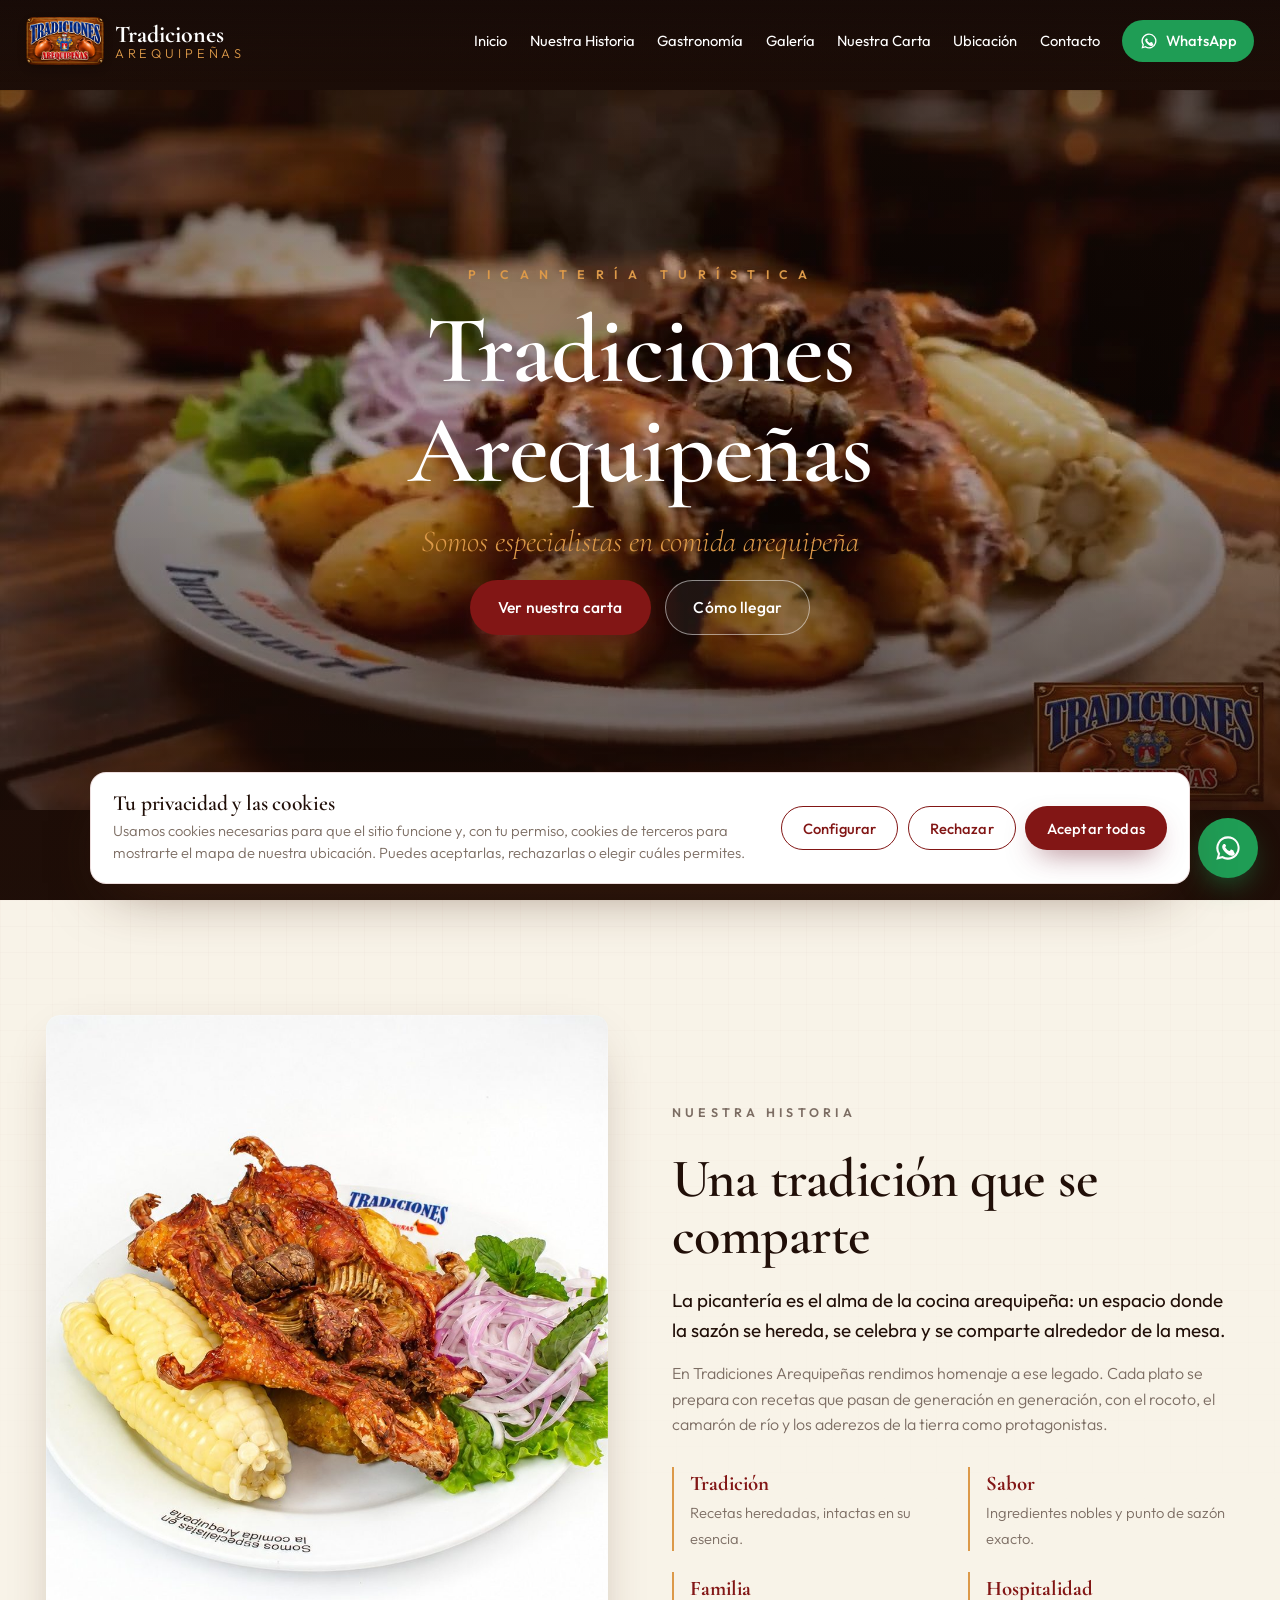
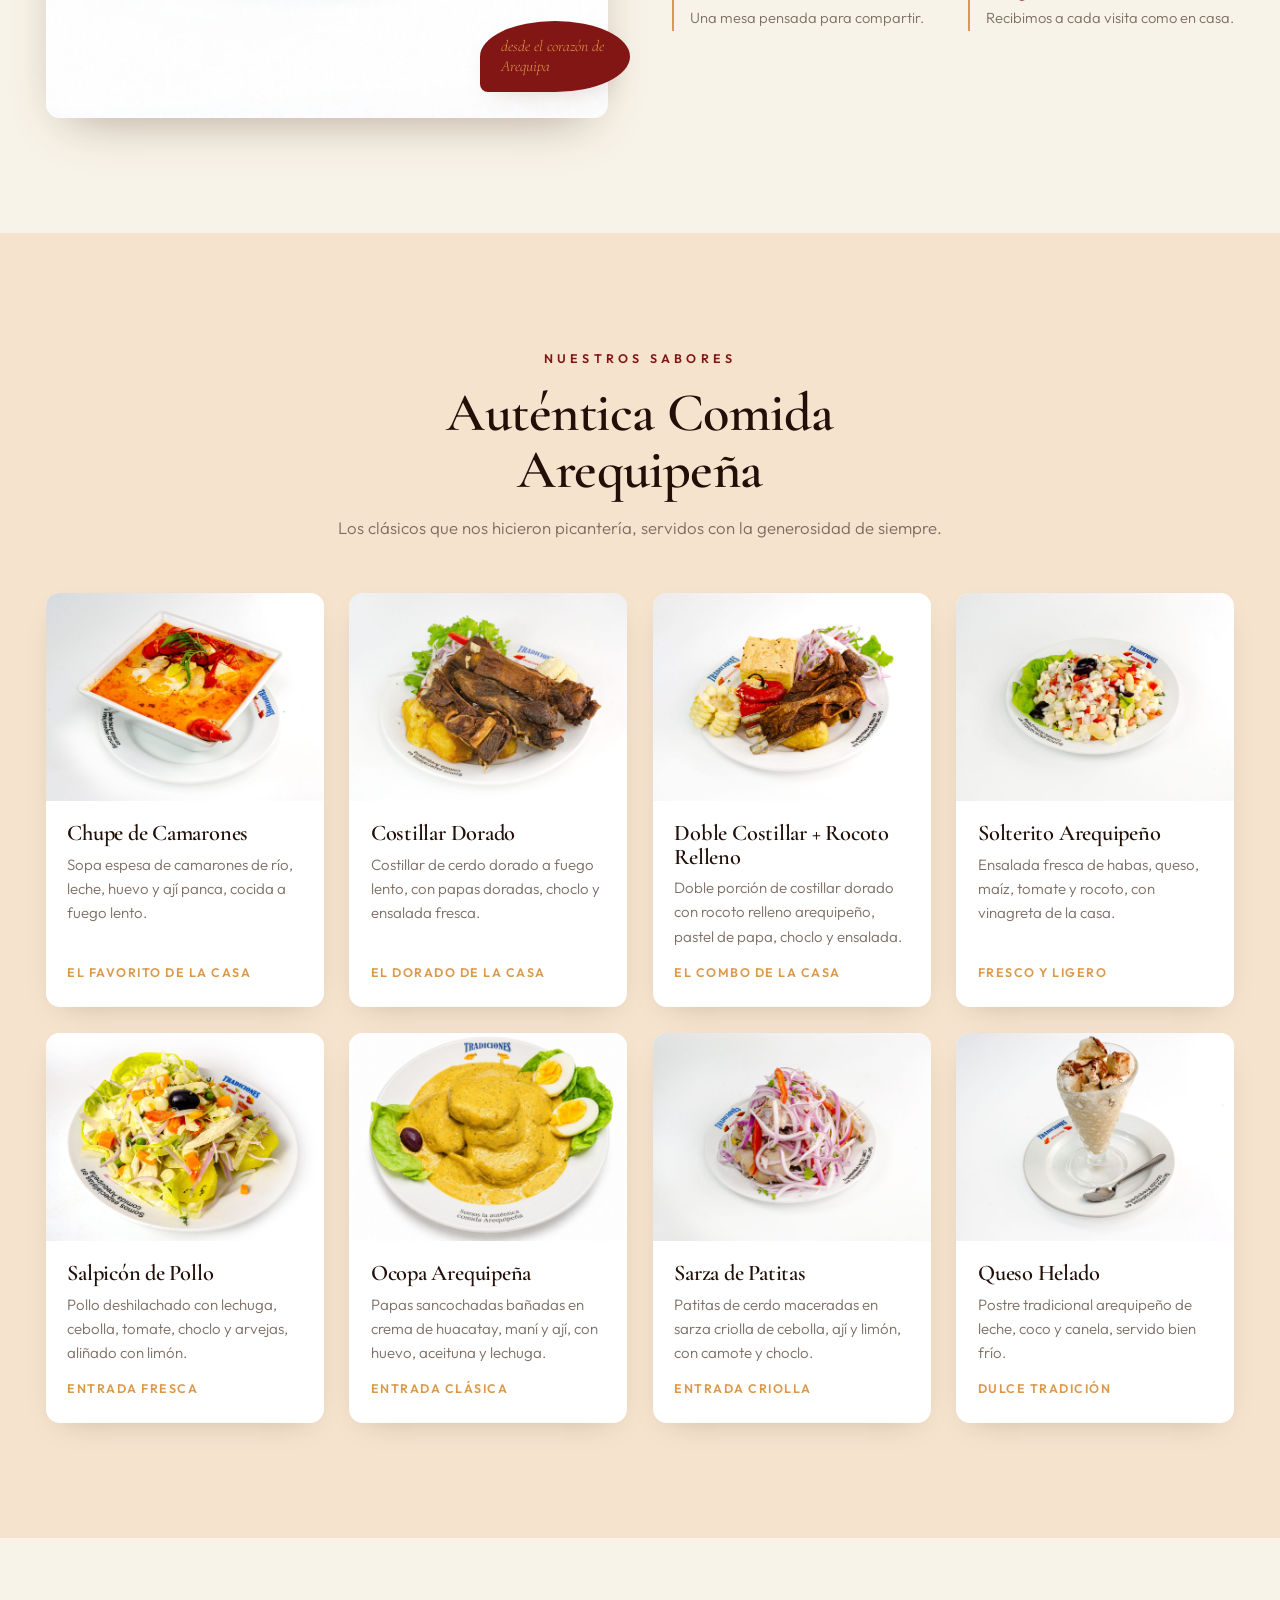
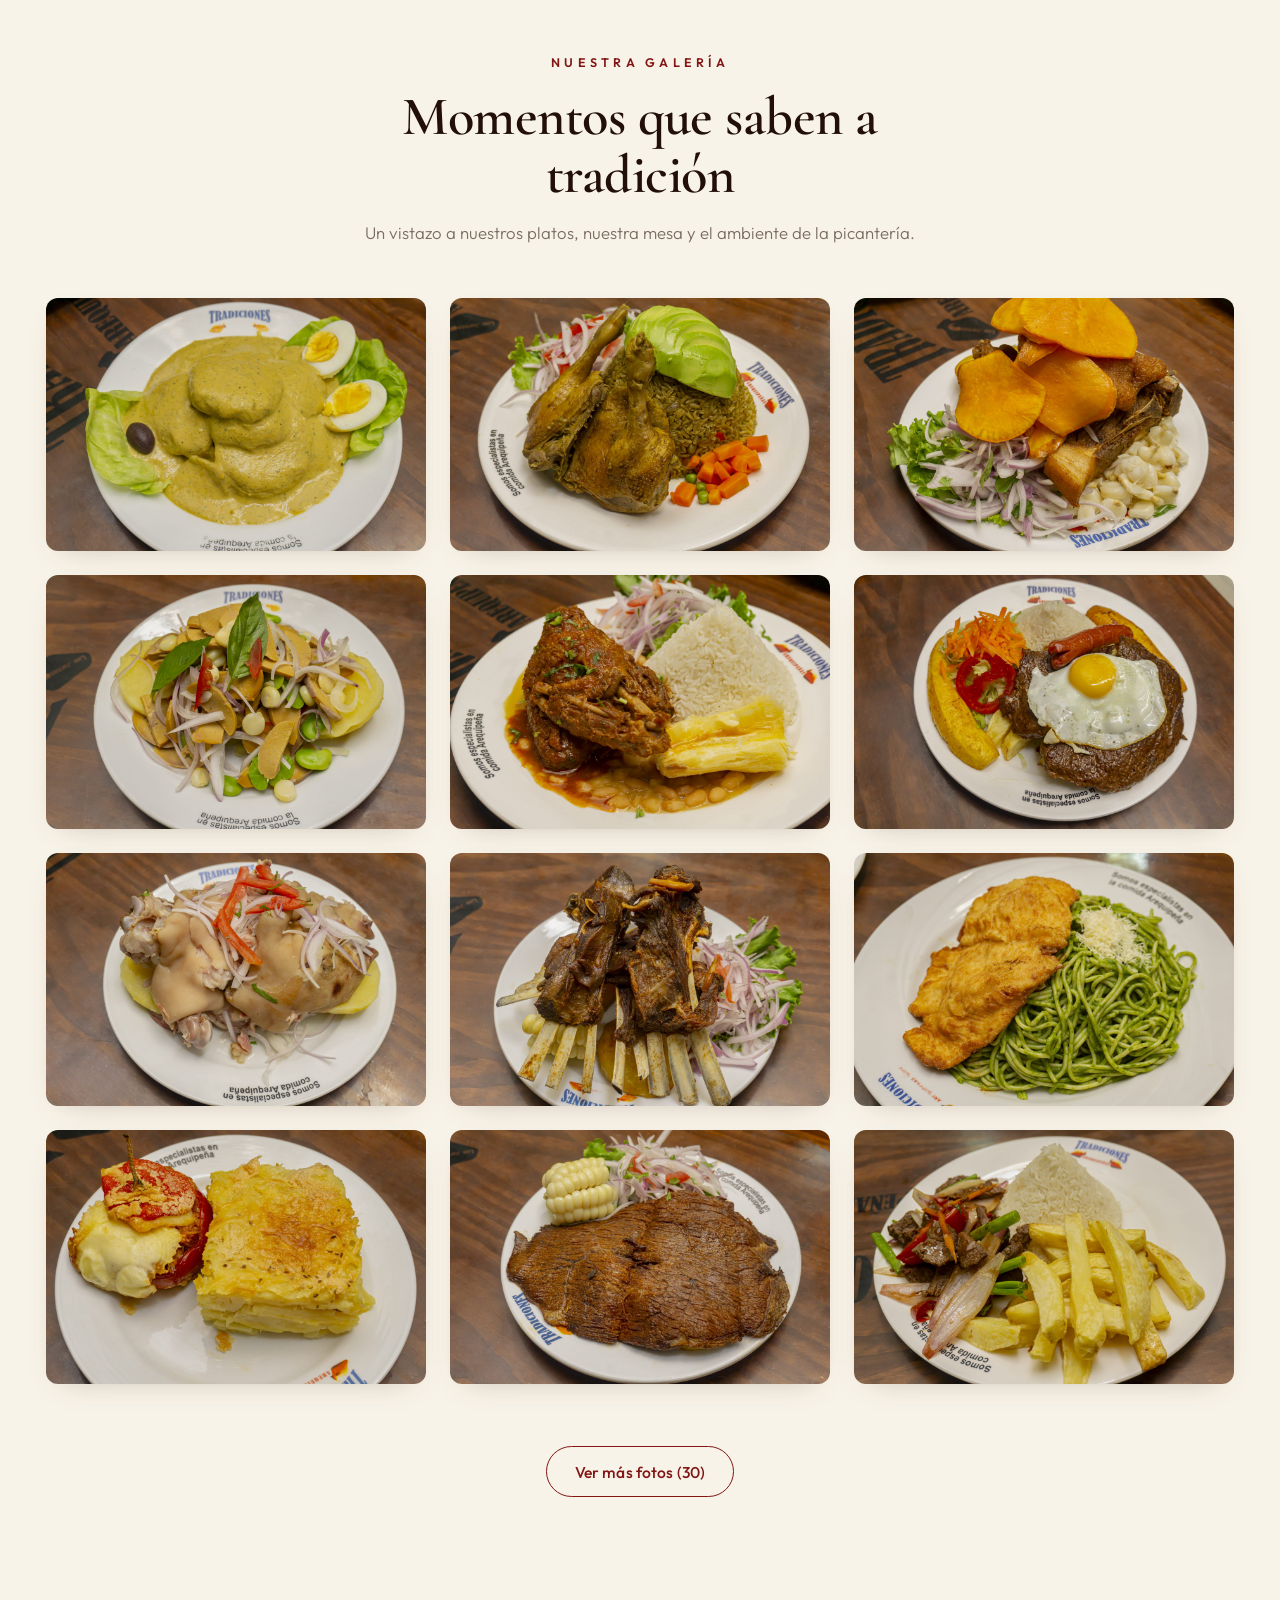
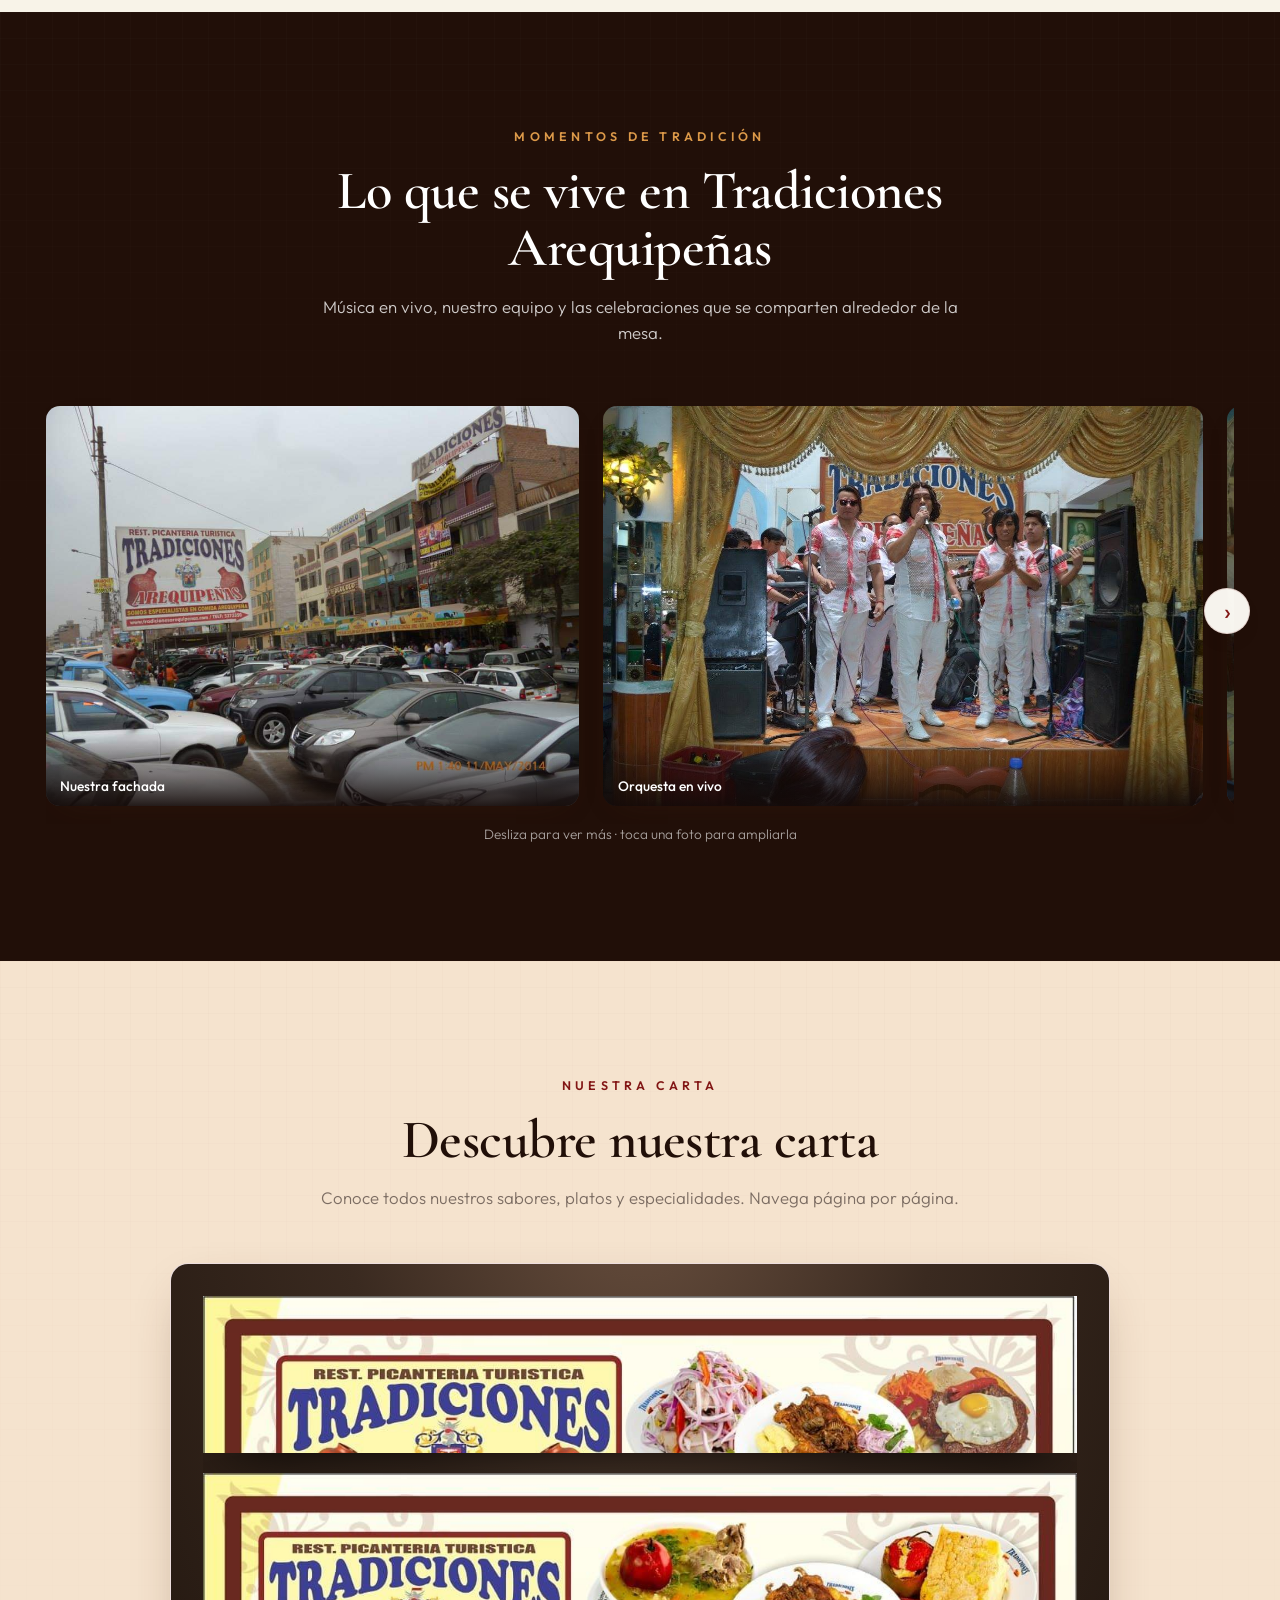
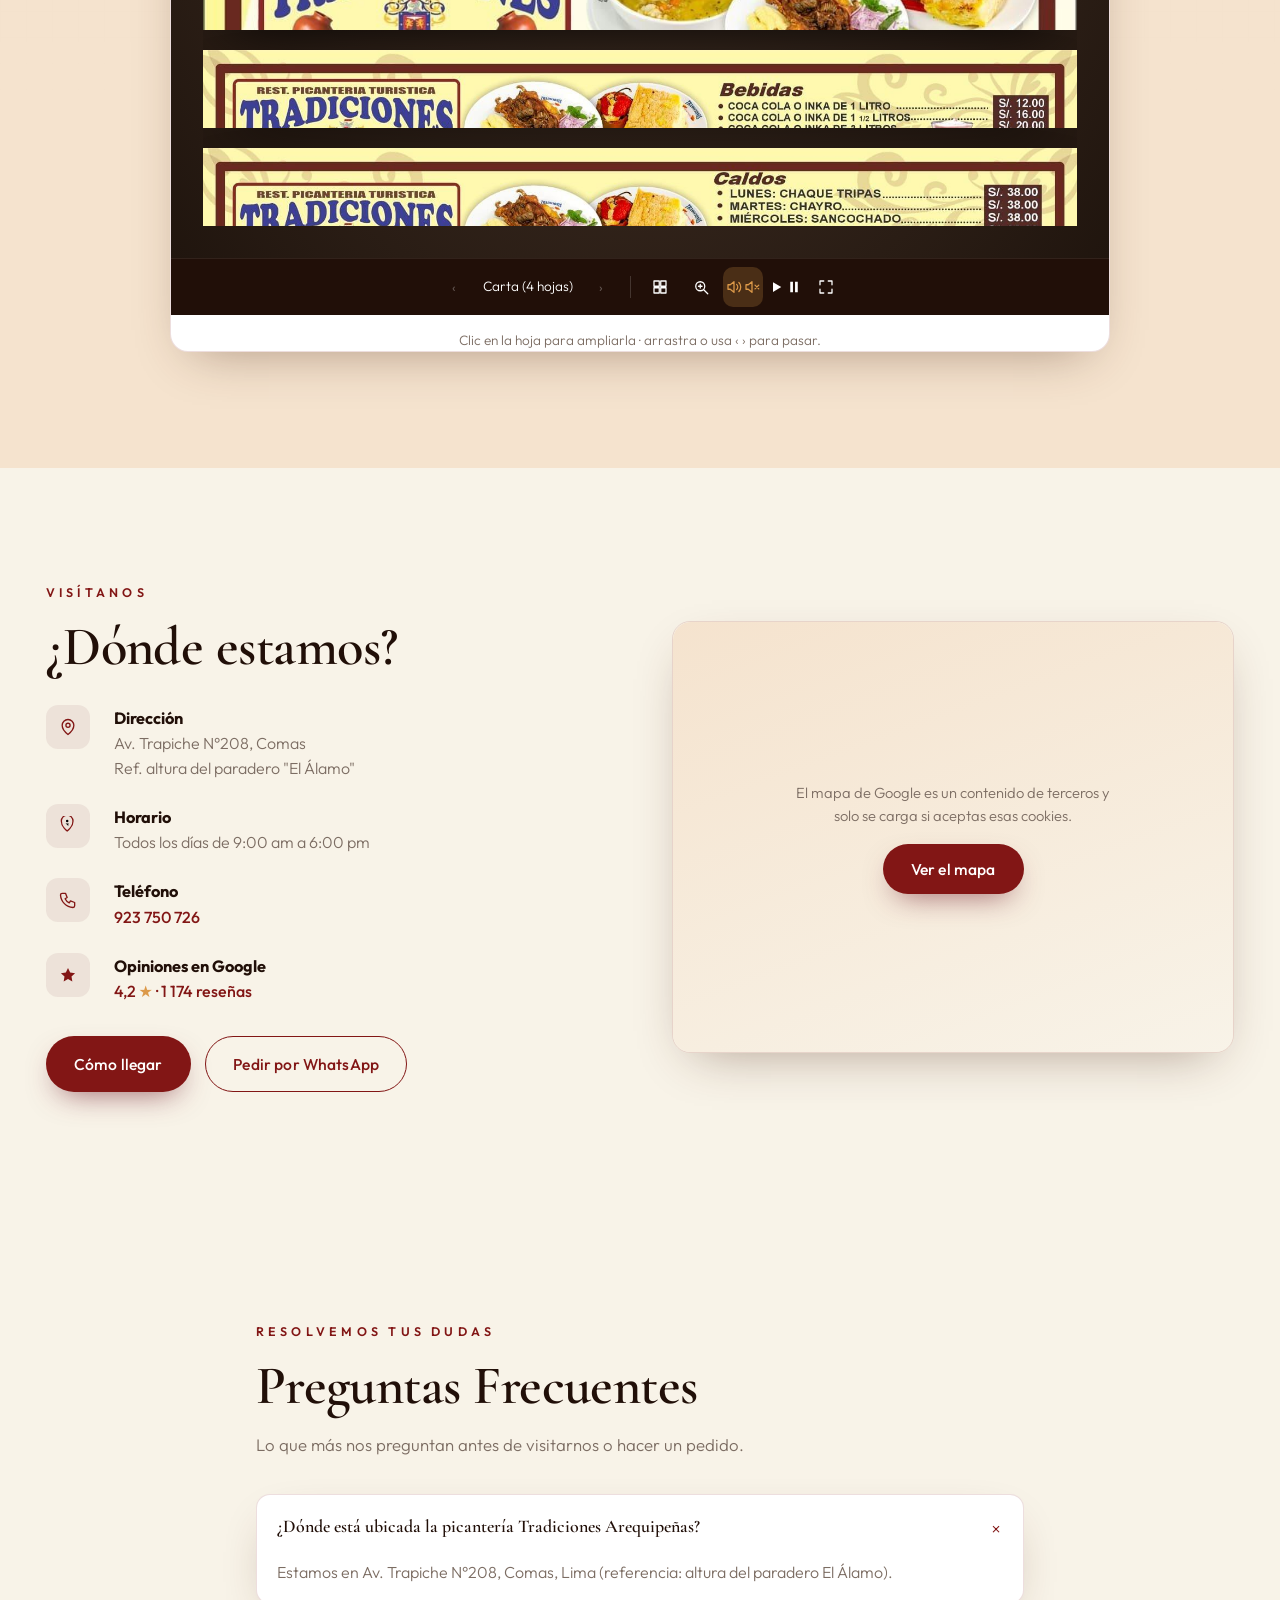
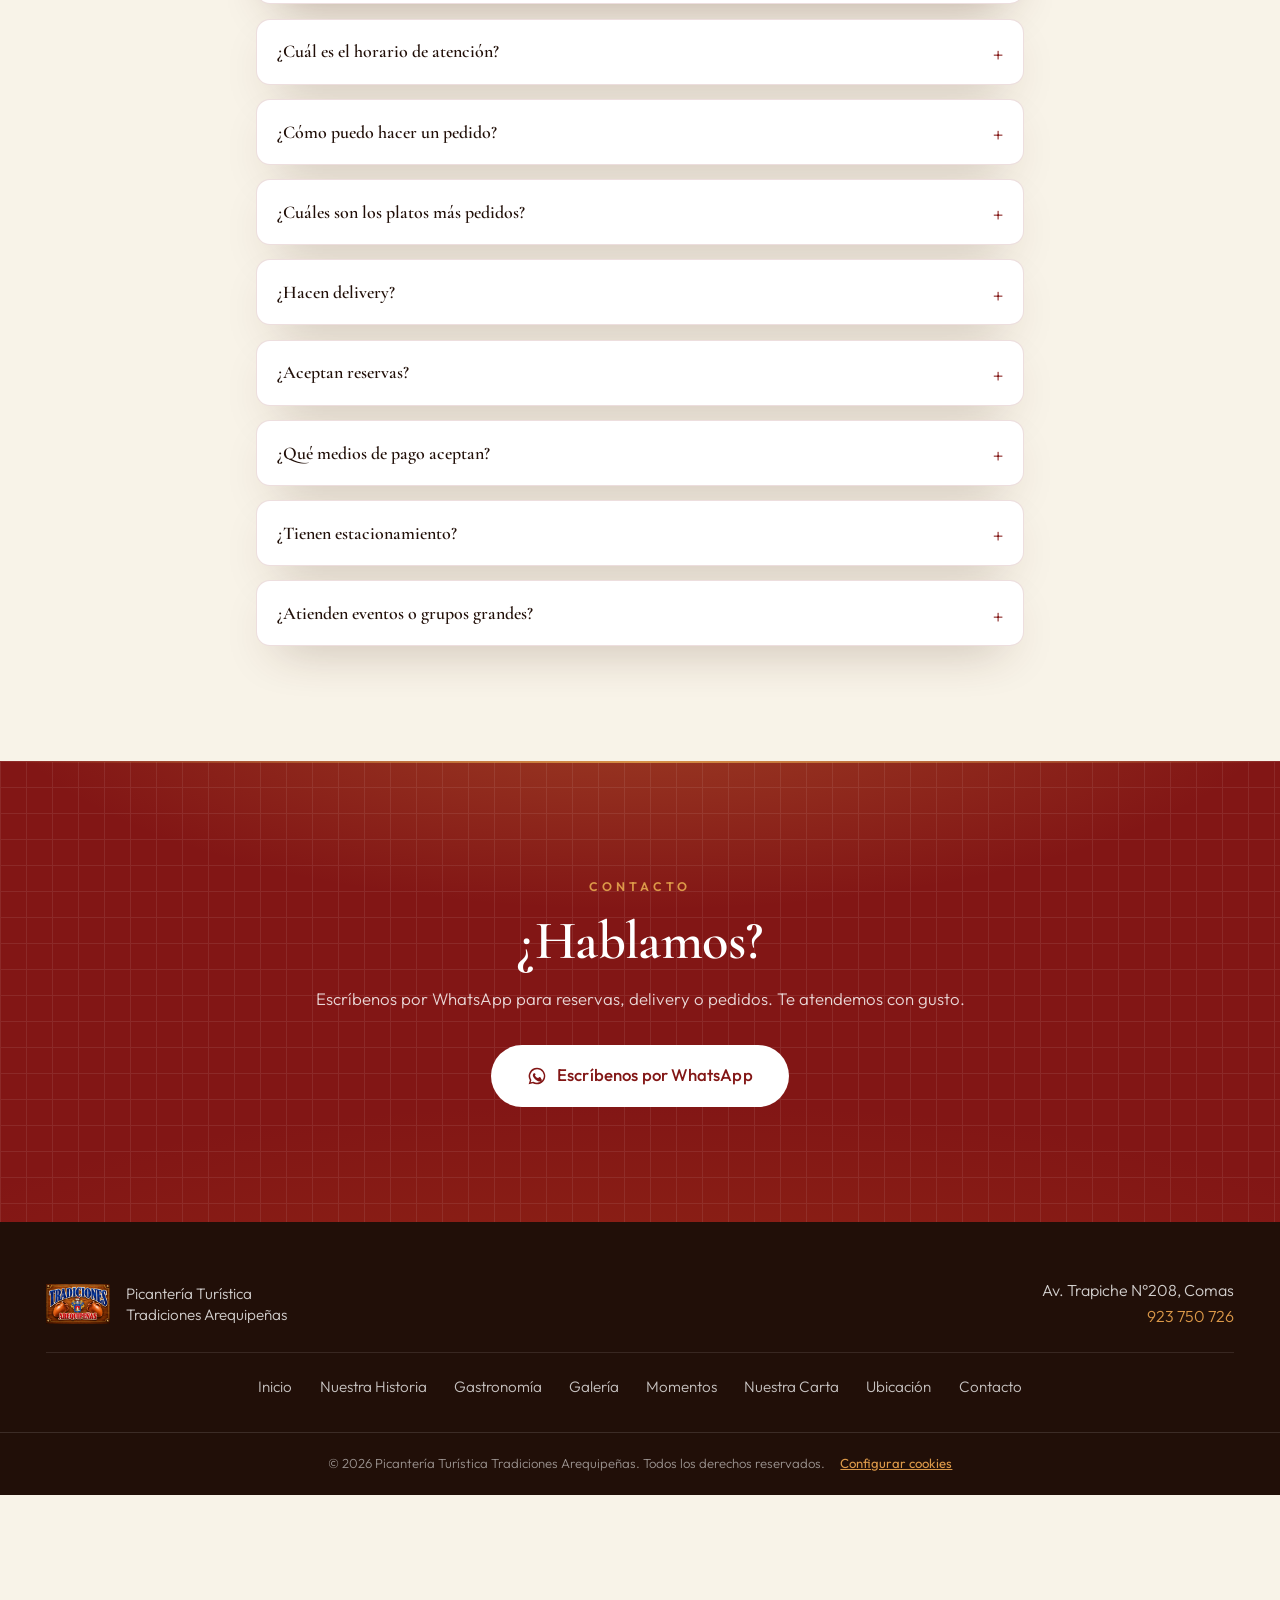
==== index.html @ f39f7c7a "Poster dedicado del hero (fotograma del video, 76 KB) con preload prioritario" ====
<!DOCTYPE html>
<html lang="es">
<head>
<meta charset="UTF-8" />
<meta name="viewport" content="width=device-width, initial-scale=1.0" />
<title>Picantería Turística Tradiciones Arequipeñas | Comida Arequipeña en Comas, Lima</title>
<meta name="description" content="Picantería Turística Tradiciones Arequipeñas en Comas, Lima. Sabores, aromas y tradiciones de Arequipa: chupe de camarones, costillar dorado, ocopa arequipeña y más. Consulta nuestra carta y visítanos." />
<meta name="theme-color" content="#6d1a2a" />
<link rel="icon" type="image/png" href="logo.png" />

<!-- Open Graph -->
<meta property="og:type" content="website" />
<meta property="og:site_name" content="Picantería Turística Tradiciones Arequipeñas" />
<meta property="og:title" content="Picantería Turística Tradiciones Arequipeñas | Comida Arequipeña en Comas, Lima" />
<meta property="og:description" content="El auténtico sabor de Arequipa en Comas. Chupe de camarones, costillar dorado, ocopa y más. Todos los días de 9 a.m. a 6 p.m." />
<meta property="og:image" content="https://tradicionesaqp.com/og-image.jpg" />
<meta property="og:image:width" content="1200" />
<meta property="og:image:height" content="630" />
<meta property="og:image:alt" content="Costillar dorado de la picantería Tradiciones Arequipeñas" />
<meta property="og:locale" content="es_PE" />
<meta property="og:url" content="https://tradicionesaqp.com/" />
<link rel="canonical" href="https://tradicionesaqp.com/" />

<!-- Twitter -->
<meta name="twitter:card" content="summary_large_image" />
<meta name="twitter:title" content="Picantería Turística Tradiciones Arequipeñas | Comida Arequipeña en Comas, Lima" />
<meta name="twitter:description" content="El auténtico sabor de Arequipa en Comas. Chupe de camarones, costillar dorado, ocopa y más." />
<meta name="twitter:image" content="https://tradicionesaqp.com/og-image.jpg" />

<!-- Fuentes -->
<link rel="preconnect" href="https://fonts.googleapis.com" />
<link rel="preconnect" href="https://fonts.gstatic.com" crossorigin />
<link rel="preload" as="image" href="hero-poster.jpg" fetchpriority="high" />
<link href="https://fonts.googleapis.com/css2?family=Cormorant+Garamond:ital,wght@0,500;0,600;0,700;1,500&family=Outfit:wght@300;400;500;600&display=swap" rel="stylesheet" media="print" onload="this.media='all'" />
<noscript><link href="https://fonts.googleapis.com/css2?family=Cormorant+Garamond:ital,wght@0,500;0,600;0,700;1,500&family=Outfit:wght@300;400;500;600&display=swap" rel="stylesheet" /></noscript>

<link rel="stylesheet" href="css/styles.css?v=51" />

<script type="application/ld+json">
{
  "@context": "https://schema.org",
  "@type": "Restaurant",
  "name": "Picantería Turística Tradiciones Arequipeñas",
  "image": "https://tradicionesaqp.com/images/plat8.png",
  "servesCuisine": ["Arequipeña", "Peruana", "Criolla"],
  "telephone": "+51 923 750 726",
  "url": "https://tradicionesaqp.com",
  "address": {
    "@type": "PostalAddress",
    "streetAddress": "Av. Trapiche N°208",
    "addressLocality": "Comas",
    "addressRegion": "Lima",
    "addressCountry": "PE"
  },
  "geo": {
    "@type": "GeoCoordinates",
    "latitude": -11.9293186,
    "longitude": -77.0669544
  },
  "openingHoursSpecification": {
    "@type": "OpeningHoursSpecification",
    "dayOfWeek": ["Monday","Tuesday","Wednesday","Thursday","Friday","Saturday","Sunday"],
    "opens": "09:00",
    "closes": "18:00"
  },
  "aggregateRating": {
    "@type": "AggregateRating",
    "ratingValue": "4.2",
    "bestRating": "5",
    "reviewCount": "1174"
  },
  "sameAs": [
    "https://maps.app.goo.gl/2Z57RCyN2YgWudFt8",
    "https://www.google.com/maps/place/Picanteria+Turistica+Tradiciones+Arequipe%C3%B1as"
  ],
  "hasMenu": "https://tradicionesaqp.com/#carta",
  "acceptsReservations": true,
  "paymentAccepted": "Efectivo, Tarjeta de crédito, Tarjeta de débito, Yape, Plin"
}
</script>
<script type="application/ld+json">
{
  "@context": "https://schema.org",
  "@type": "WebSite",
  "name": "Picantería Turística Tradiciones Arequipeñas",
  "url": "https://tradicionesaqp.com/",
  "inLanguage": "es"
}
</script>
<script type="application/ld+json">
{
  "@context": "https://schema.org",
  "@type": "FAQPage",
  "mainEntity": [
    {
      "@type": "Question",
      "name": "¿Dónde está ubicada la picantería Tradiciones Arequipeñas?",
      "acceptedAnswer": { "@type": "Answer", "text": "Estamos en Av. Trapiche N°208, Comas, Lima (referencia: altura del paradero El Álamo)." }
    },
    {
      "@type": "Question",
      "name": "¿Cuál es el horario de atención?",
      "acceptedAnswer": { "@type": "Answer", "text": "Atendemos todos los días de 9:00 a.m. a 6:00 p.m." }
    },
    {
      "@type": "Question",
      "name": "¿Cómo puedo hacer un pedido?",
      "acceptedAnswer": { "@type": "Answer", "text": "Puedes pedir directamente por WhatsApp al 923 750 726 o visitarnos en el local." }
    },
    {
      "@type": "Question",
      "name": "¿Cuáles son los platos más pedidos?",
      "acceptedAnswer": { "@type": "Answer", "text": "El chupe de camarones, el costillar dorado, el doble costillar con rocoto relleno, la ocopa arequipeña y el salpicón de pollo." }
    },
    {
      "@type": "Question",
      "name": "¿Hacen delivery?",
      "acceptedAnswer": { "@type": "Answer", "text": "Sí, hacemos delivery por WhatsApp al 923 750 726." }
    },
    {
      "@type": "Question",
      "name": "¿Aceptan reservas?",
      "acceptedAnswer": { "@type": "Answer", "text": "Sí, puedes reservar por WhatsApp o llamando al 923 750 726." }
    },
    {
      "@type": "Question",
      "name": "¿Qué medios de pago aceptan?",
      "acceptedAnswer": { "@type": "Answer", "text": "Aceptamos efectivo, tarjetas de crédito y débito, Yape y Plin." }
    },
    {
      "@type": "Question",
      "name": "¿Tienen estacionamiento?",
      "acceptedAnswer": { "@type": "Answer", "text": "Sí, contamos con estacionamiento para nuestros clientes." }
    },
    {
      "@type": "Question",
      "name": "¿Atienden eventos o grupos grandes?",
      "acceptedAnswer": { "@type": "Answer", "text": "Sí, atendemos grupos, reuniones y eventos. Escríbenos por WhatsApp para coordinar." }
    }
  ]
}
</script>
</head>
<body>

<a class="skip-link" href="#inicio">Saltar al contenido</a>

<!-- ============ HEADER ============ -->
<header class="site-header" id="site-header">
  <div class="header-inner">
    <a href="#inicio" class="brand" aria-label="Tradiciones Arequipeñas - inicio">
      <img src="logo.png" alt="Logo de Picantería Turística Tradiciones Arequipeñas" width="56" height="35" />
      <span class="brand-text">
        <strong>Tradiciones</strong>
        <em>Arequipeñas</em>
      </span>
    </a>

    <nav class="main-nav" aria-label="Navegación principal">
      <a href="#inicio">Inicio</a>
      <a href="#historia">Nuestra Historia</a>
      <a href="#sabores">Gastronomía</a>
      <a href="#galeria">Galería</a>
      <a href="#carta">Nuestra Carta</a>
      <a href="#ubicacion">Ubicación</a>
      <a href="#contacto">Contacto</a>
    </nav>

    <a class="btn-whatsapp" id="whatsapp-header" href="https://wa.me/51923750726" target="_blank" rel="noopener" aria-label="Escríbenos por WhatsApp">
      <svg viewBox="0 0 24 24" aria-hidden="true" width="18" height="18"><path fill="currentColor" d="M12 2a10 10 0 0 0-8.6 15.1L2 22l5-1.3A10 10 0 1 0 12 2Zm0 18.2a8.2 8.2 0 0 1-4.2-1.2l-.3-.2-3 .8.8-2.9-.2-.3A8.2 8.2 0 1 1 12 20.2Zm4.6-6.1c-.3-.1-1.5-.7-1.7-.8-.2-.1-.4-.1-.6.1-.2.3-.6.8-.8 1-.1.2-.3.2-.5.1a6.7 6.7 0 0 1-3.3-2.9c-.3-.4.2-.4.6-1.3.1-.2 0-.4 0-.5-.1-.1-.5-.7-.6-.9-.2-.3-.4-.3-.6-.3h-.5c-.2 0-.5.1-.7.3-.2.3-.9.9-.9 2.2s1 2.5 1.1 2.7c.1.2 1.9 2.9 4.6 4.1.6.3 1.1.4 1.5.6.6.2 1.2.2 1.7.1.5-.1 1.5-.6 1.7-1.2.2-.6.2-1.1.2-1.2-.1-.2-.3-.2-.6-.3Z"/></svg>
      <span>WhatsApp</span>
    </a>

    <button class="nav-toggle" id="nav-toggle" aria-label="Abrir menú" aria-expanded="false">
      <span></span><span></span><span></span>
    </button>
  </div>
</header>

<!-- ============ HERO ============ -->
<section class="hero" id="inicio">
  <div class="hero-media">
          <img class="hero-poster" src="hero-poster.jpg" alt="Ambiente y platos de la picantería Tradiciones Arequipeñas" width="1280" height="720" fetchpriority="high" />
      <video id="hero-video" muted loop playsinline preload="none" poster="images/plat18.png" width="1280" height="720">
      <source src="tradiciones_aqp.mp4" type="video/mp4" />
    </video>
    <div class="hero-scrim" aria-hidden="true"></div>
  </div>

  <div class="hero-content">
    <p class="eyebrow">P I C A N T E R Í A&nbsp;&nbsp; T U R Í S T I C A</p>
    <h1>Tradiciones Arequipeñas</h1>
    <p class="hero-sub">Somos especialistas en comida arequipeña</p>
        <div class="hero-actions">
      <a href="#carta" class="btn btn-primary">Ver nuestra carta</a>
      <a href="https://maps.app.goo.gl/2Z57RCyN2YgWudFt8" target="_blank" rel="noopener" class="btn btn-ghost">Cómo llegar</a>
    </div>
  </div>

  <a class="hero-scroll" href="#historia" aria-label="Descubre nuestra tradición">
    <span>Descubre nuestra tradición</span>
    <svg viewBox="0 0 24 24" width="22" height="22" aria-hidden="true"><path fill="none" stroke="currentColor" stroke-width="1.6" stroke-linecap="round" stroke-linejoin="round" d="M12 5v14M5 12l7 7 7-7"/></svg>
  </a>
</section>

<!-- ============ HISTORIA ============ -->
<section class="section historia" id="historia">
  <div class="sillar-pattern" aria-hidden="true"></div>
  <div class="container grid-2 historia-grid">
    <div class="historia-media reveal">
      <figure class="media-frame">
        <img src="cuy_real.jpeg" width="1200" height="1200" alt="Cuy chactado, plato típico arequipeño" loading="lazy" />
      </figure>
      <div class="seal" aria-hidden="true">desde el corazón de Arequipa</div>
    </div>
    <div class="historia-copy">
      <p class="eyebrow">Nuestra Historia</p>
      <h2>Una tradición que se comparte</h2>
      <p class="lead">La picantería es el alma de la cocina arequipeña: un espacio donde la sazón se hereda, se celebra y se comparte alrededor de la mesa.</p>
      <p>En Tradiciones Arequipeñas rendimos homenaje a ese legado. Cada plato se prepara con recetas que pasan de generación en generación, con el rocoto, el camarón de río y los aderezos de la tierra como protagonistas.</p>

      <ul class="pilares">
        <li><strong>Tradición</strong><span>Recetas heredadas, intactas en su esencia.</span></li>
        <li><strong>Sabor</strong><span>Ingredientes nobles y punto de sazón exacto.</span></li>
        <li><strong>Familia</strong><span>Una mesa pensada para compartir.</span></li>
        <li><strong>Hospitalidad</strong><span>Recibimos a cada visita como en casa.</span></li>
      </ul>
    </div>
  </div>
</section>

<!-- ============ SABORES ============ -->
<section class="section sabores" id="sabores">
  <div class="container">
    <header class="section-head">
      <p class="eyebrow">Nuestros Sabores</p>
      <h2>Auténtica Comida Arequipeña</h2>
      <p class="section-intro">Los clásicos que nos hicieron picantería, servidos con la generosidad de siempre.</p>
    </header>

    <div class="platos-grid">
      <article class="plato-card reveal">
        <figure><img src="images/3plat.png" width="1200" height="1200" alt="Chupe de camarones" loading="lazy" /></figure>
        <div class="plato-body">
          <h3>Chupe de Camarones</h3>
          <p>Sopa espesa de camarones de río, leche, huevo y ají panca, cocida a fuego lento.</p>
          <span class="plato-cta">El favorito de la casa</span>
        </div>
      </article>
      <article class="plato-card reveal">
        <figure><img src="images/plat8.png" width="1200" height="1200" alt="Costillar dorado con papas doradas, choclo y ensalada" loading="lazy" /></figure>
        <div class="plato-body">
          <h3>Costillar Dorado</h3>
          <p>Costillar de cerdo dorado a fuego lento, con papas doradas, choclo y ensalada fresca.</p>
          <span class="plato-cta">El dorado de la casa</span>
        </div>
      </article>
      <article class="plato-card reveal">
        <figure><img src="images/plat12.png" width="1200" height="1200" alt="Doble costillar con rocoto relleno, pastel de papa y choclo" loading="lazy" /></figure>
        <div class="plato-body">
          <h3>Doble Costillar + Rocoto Relleno</h3>
          <p>Doble porción de costillar dorado con rocoto relleno arequipeño, pastel de papa, choclo y ensalada.</p>
          <span class="plato-cta">El combo de la casa</span>
        </div>
      </article>
      <article class="plato-card reveal">
        <figure><img src="images/plat11.png" width="1200" height="1200" alt="Solterito arequipeño" loading="lazy" /></figure>
        <div class="plato-body">
          <h3>Solterito Arequipeño</h3>
          <p>Ensalada fresca de habas, queso, maíz, tomate y rocoto, con vinagreta de la casa.</p>
          <span class="plato-cta">Fresco y ligero</span>
        </div>
      </article>
      <article class="plato-card reveal">
        <figure><img src="images/plat18.png" width="1200" height="1200" alt="Salpicón de pollo con lechuga, cebolla, tomate y choclo" loading="lazy" /></figure>
        <div class="plato-body">
          <h3>Salpicón de Pollo</h3>
          <p>Pollo deshilachado con lechuga, cebolla, tomate, choclo y arvejas, aliñado con limón.</p>
          <span class="plato-cta">Entrada fresca</span>
        </div>
      </article>
      <article class="plato-card reveal">
        <figure><img src="images/huancaina.png" width="1200" height="900" alt="Ocopa arequipeña con huevo, aceituna y lechuga" loading="lazy" /></figure>
        <div class="plato-body">
          <h3>Ocopa Arequipeña</h3>
          <p>Papas sancochadas bañadas en crema de huacatay, maní y ají, con huevo, aceituna y lechuga.</p>
          <span class="plato-cta">Entrada clásica</span>
        </div>
      </article>
      <article class="plato-card reveal">
        <figure><img src="images/plat10.png" width="1200" height="1200" alt="Sarza de patitas" loading="lazy" /></figure>
        <div class="plato-body">
          <h3>Sarza de Patitas</h3>
          <p>Patitas de cerdo maceradas en sarza criolla de cebolla, ají y limón, con camote y choclo.</p>
          <span class="plato-cta">Entrada criolla</span>
        </div>
      </article>
      <article class="plato-card reveal">
        <figure><img src="images/2-queso.png" width="1200" height="1200" alt="Queso helado" loading="lazy" /></figure>
        <div class="plato-body">
          <h3>Queso Helado</h3>
          <p>Postre tradicional arequipeño de leche, coco y canela, servido bien frío.</p>
          <span class="plato-cta">Dulce tradición</span>
        </div>
      </article>
    </div>
  </div>
</section>

<!-- ============ GALERÍA ============ -->
<section class="section galeria" id="galeria">
  <div class="container">
    <header class="section-head">
      <p class="eyebrow">Nuestra Galería</p>
      <h2>Momentos que saben a tradición</h2>
      <p class="section-intro">Un vistazo a nuestros platos, nuestra mesa y el ambiente de la picantería.</p>
    </header>
    <div class="gallery" id="gallery" aria-label="Galería de fotografías"></div>
    <div class="gallery-more">
      <button class="btn btn-outline" id="gallery-more" type="button">Ver más fotos</button>
    </div>
  </div>
</section>

<!-- ============ MOMENTOS DE TRADICION ============ -->
<section class="section momentos" id="momentos">
  <div class="sillar-pattern" aria-hidden="true"></div>
  <div class="container">
    <header class="section-head">
      <p class="eyebrow">Momentos de tradición</p>
      <h2>Lo que se vive en Tradiciones Arequipeñas</h2>
      <p class="section-intro">Música en vivo, nuestro equipo y las celebraciones que se comparten alrededor de la mesa.</p>
    </header>

    <div class="momentos-wrap">
      <button class="strip-nav strip-prev" id="momentos-prev" aria-label="Ver fotos anteriores">&lsaquo;</button>
      <div class="momentos-strip" id="momentos-strip" tabindex="0" aria-label="Momentos de tradición en Tradiciones Arequipeñas"></div>
      <button class="strip-nav strip-next" id="momentos-next" aria-label="Ver más fotos">&rsaquo;</button>
    </div>
    <p class="momentos-hint">Desliza para ver más · toca una foto para ampliarla</p>
  </div>
</section>

<!-- ============ CARTA ============ -->
<section class="section carta" id="carta">
  <div class="sillar-pattern" aria-hidden="true"></div>
  <div class="container">
    <header class="section-head">
      <p class="eyebrow">Nuestra Carta</p>
      <h2>Descubre nuestra carta</h2>
      <p class="section-intro">Conoce todos nuestros sabores, platos y especialidades. Navega página por página.</p>
    </header>

    <div class="carta-book" id="carta-book">
      <div class="carta-stage" id="carta-stage">
        <div class="carta-flip" id="carta-flip">
          <div class="carta-page">
            <img src="carta_1.jpeg" width="1135" height="1600" alt="Carta Tradiciones Arequipeñas: almuerzo arequipeño de lunes a sábado, caldos del día, entradas y platos de fondo" />
          </div>
          <div class="carta-page">
            <img src="carta_2.jpeg" width="1131" height="1600" alt="Carta Tradiciones Arequipeñas: segunda hoja del menú" loading="lazy" />
          </div>
          <div class="carta-page">
            <img src="carta_3.jpeg" width="1600" height="1131" alt="Carta general: pescados y mariscos, bebidas, camarones, adicionales y postre arequipeño" loading="lazy" />
          </div>
          <div class="carta-page">
            <img src="carta_4.jpeg" width="1600" height="1131" alt="Carta Tradiciones Arequipeñas: cuarta hoja del menú" loading="lazy" />
          </div>
        </div>
      </div>

      <div class="carta-thumbs" id="carta-thumbs" hidden>
        <div class="carta-thumbs-inner" id="carta-thumbs-inner"></div>
      </div>

      <div class="carta-bar">
        <button class="cb-btn" id="carta-prev" type="button" aria-label="Hoja anterior" disabled>&lsaquo;</button>
        <span class="cb-page" id="carta-page">1 / 4</span>
        <button class="cb-btn" id="carta-next" type="button" aria-label="Hoja siguiente">&rsaquo;</button>
        <span class="cb-sep" aria-hidden="true"></span>
        <button class="cb-btn" id="carta-thumbs-btn" type="button" aria-label="Ver miniaturas" aria-pressed="false">
          <svg viewBox="0 0 24 24" width="18" height="18" aria-hidden="true"><path fill="none" stroke="currentColor" stroke-width="1.7" stroke-linejoin="round" d="M4 4h7v7H4zM13 4h7v7h-7zM4 13h7v7H4zM13 13h7v7h-7z"/></svg>
        </button>
        <button class="cb-btn" id="carta-zoom" type="button" aria-label="Ampliar la hoja">
          <svg viewBox="0 0 24 24" width="18" height="18" aria-hidden="true"><circle cx="11" cy="11" r="6" fill="none" stroke="currentColor" stroke-width="1.7"/><path fill="none" stroke="currentColor" stroke-width="1.7" stroke-linecap="round" d="M15.6 15.6 21 21M11 8.6v4.8M8.6 11h4.8"/></svg>
        </button>
        <button class="cb-btn" id="carta-sound" type="button" aria-label="Sonido al pasar hoja" aria-pressed="true">
          <svg class="ico-on" viewBox="0 0 24 24" width="18" height="18" aria-hidden="true"><path fill="none" stroke="currentColor" stroke-width="1.7" stroke-linejoin="round" d="M4 9v6h3l5 4V5L7 9H4Z"/><path fill="none" stroke="currentColor" stroke-width="1.7" stroke-linecap="round" d="M15.5 8.5a5 5 0 0 1 0 7M18.5 6a8.5 8.5 0 0 1 0 12"/></svg>
          <svg class="ico-off" viewBox="0 0 24 24" width="18" height="18" aria-hidden="true" hidden><path fill="none" stroke="currentColor" stroke-width="1.7" stroke-linejoin="round" d="M4 9v6h3l5 4V5L7 9H4Z"/><path fill="none" stroke="currentColor" stroke-width="1.7" stroke-linecap="round" d="M16 9.5l5 5M21 9.5l-5 5"/></svg>
        </button>
        <button class="cb-btn" id="carta-auto" type="button" aria-label="Reproducción automática" aria-pressed="false">
          <svg class="ico-play" viewBox="0 0 24 24" width="18" height="18" aria-hidden="true"><path fill="currentColor" d="M8 5.5v13l11-6.5-11-6.5Z"/></svg>
          <svg class="ico-pause" viewBox="0 0 24 24" width="18" height="18" aria-hidden="true" hidden><path fill="currentColor" d="M7 5h3.6v14H7zM13.4 5H17v14h-3.6z"/></svg>
        </button>
        <button class="cb-btn" id="carta-fullscreen" type="button" aria-label="Pantalla completa">
          <svg viewBox="0 0 24 24" width="18" height="18" aria-hidden="true"><path fill="none" stroke="currentColor" stroke-width="1.7" stroke-linecap="round" stroke-linejoin="round" d="M9 4H4v5M15 4h5v5M9 20H4v-5M15 20h5v-5"/></svg>
        </button>
      </div>
      <p class="carta-hint">Clic en la hoja para ampliarla · arrastra o usa ‹ › para pasar.</p>
    </div>
  </div>
</section>

<!-- ============ UBICACIÓN ============ -->
<section class="section ubicacion" id="ubicacion">
  <div class="container grid-2 ubicacion-grid">
    <div class="ubicacion-copy">
      <p class="eyebrow">Visítanos</p>
      <h2>¿Dónde estamos?</h2>
      <ul class="datos">
        <li>
          <span class="dato-ico" aria-hidden="true"><svg viewBox="0 0 24 24" width="20" height="20"><path fill="none" stroke="currentColor" stroke-width="1.6" stroke-linecap="round" stroke-linejoin="round" d="M12 21s-7-5.3-7-11a7 7 0 0 1 14 0c0 5.7-7 11-7 11Z"/><circle cx="12" cy="10" r="2.5" fill="none" stroke="currentColor" stroke-width="1.6"/></svg></span>
          <div><strong>Dirección</strong><p>Av. Trapiche N°208, Comas<br />Ref. altura del paradero "El Álamo"</p></div>
        </li>
        <li>
          <span class="dato-ico" aria-hidden="true"><svg viewBox="0 0 24 24" width="20" height="20"><path fill="none" stroke="currentColor" stroke-width="1.6" stroke-linecap="round" stroke-linejoin="round" d="M4 6c0 7 7 12 7 12s7-5 7-12a7 7 0 0 0-14 0Z"/><circle cx="11" cy="6" r="1.5"/><path d="M9 9h4l-1.5 3h1.5" stroke-linecap="round" stroke-linejoin="round"/></svg></span>
          <div><strong>Horario</strong><p id="horario-text">Todos los días de 9:00 am a 6:00 pm</p></div>
        </li>
        <li>
          <span class="dato-ico" aria-hidden="true"><svg viewBox="0 0 24 24" width="20" height="20"><path fill="none" stroke="currentColor" stroke-width="1.6" stroke-linecap="round" stroke-linejoin="round" d="M5 4h4l2 5-2.5 1.5a11 11 0 0 0 5 5L15 13l5 2v4a2 2 0 0 1-2 2A16 16 0 0 1 3 6a2 2 0 0 1 2-2Z"/></svg></span>
          <div><strong>Teléfono</strong><p><a href="tel:+51923750726">923 750 726</a></p></div>
        </li>
        <li>
          <span class="dato-ico" aria-hidden="true"><svg viewBox="0 0 24 24" width="20" height="20"><path fill="currentColor" d="m12 3.6 2.6 5.3 5.9.9-4.3 4.1 1 5.8-5.2-2.8-5.2 2.8 1-5.8L3.5 9.8l5.9-.9L12 3.6Z"/></svg></span>
          <div><strong>Opiniones en Google</strong><p><a href="https://maps.app.goo.gl/2Z57RCyN2YgWudFt8" target="_blank" rel="noopener">4,2 <span class="dato-star">★</span> · 1 174 reseñas</a></p></div>
        </li>
      </ul>
      <div class="ubicacion-actions">
        <a href="https://maps.app.goo.gl/2Z57RCyN2YgWudFt8" target="_blank" rel="noopener" class="btn btn-primary">Cómo llegar</a>
        <a href="https://wa.me/51923750726" class="btn btn-outline" id="whatsapp-ubicacion" target="_blank" rel="noopener">Pedir por WhatsApp</a>
      </div>
    </div>
    <div class="mapa reveal" id="mapa">
      <iframe id="mapa-iframe" title="Mapa de Picantería Turística Tradiciones Arequipeñas, El Álamo 208, Comas" data-src="https://www.google.com/maps?q=Picanteria+Turistica+Tradiciones+Arequipe%C3%B1as&hl=es&z=17&output=embed" loading="lazy" referrerpolicy="no-referrer-when-downgrade" allowfullscreen></iframe>
      <div class="mapa-placeholder" id="mapa-placeholder">
        <p>El mapa de Google es un contenido de terceros y solo se carga si aceptas esas cookies.</p>
        <button class="btn btn-primary" id="mapa-cargar" type="button">Ver el mapa</button>
      </div>
    </div>
  </div>
</section>

<!-- ============ PREGUNTAS FRECUENTES ============ -->
<section class="section faq" id="faq">
  <div class="container faq-inner">
    <p class="eyebrow">Resolvemos tus dudas</p>
    <h2>Preguntas Frecuentes</h2>
    <p class="section-intro">Lo que más nos preguntan antes de visitarnos o hacer un pedido.</p>
    <div class="faq-list">
      <details class="faq-item" open>
        <summary>¿Dónde está ubicada la picantería Tradiciones Arequipeñas?</summary>
        <p>Estamos en Av. Trapiche N°208, Comas, Lima (referencia: altura del paradero El Álamo).</p>
      </details>
      <details class="faq-item">
        <summary>¿Cuál es el horario de atención?</summary>
        <p>Atendemos todos los días de 9:00 a.m. a 6:00 p.m.</p>
      </details>
      <details class="faq-item">
        <summary>¿Cómo puedo hacer un pedido?</summary>
        <p>Puedes pedir directamente por WhatsApp al <a href="https://wa.me/51923750726" target="_blank" rel="noopener">923 750 726</a> o visitarnos en el local.</p>
      </details>
      <details class="faq-item">
        <summary>¿Cuáles son los platos más pedidos?</summary>
        <p>El chupe de camarones, el costillar dorado, el doble costillar con rocoto relleno, la ocopa arequipeña y el salpicón de pollo.</p>
      </details>
      <details class="faq-item">
        <summary>¿Hacen delivery?</summary>
        <p>Sí, hacemos delivery por WhatsApp al <a href="https://wa.me/51923750726" target="_blank" rel="noopener">923 750 726</a>.</p>
      </details>
      <details class="faq-item">
        <summary>¿Aceptan reservas?</summary>
        <p>Sí, puedes reservar por WhatsApp o llamando al 923 750 726.</p>
      </details>
      <details class="faq-item">
        <summary>¿Qué medios de pago aceptan?</summary>
        <p>Aceptamos efectivo, tarjetas de crédito y débito, Yape y Plin.</p>
      </details>
      <details class="faq-item">
        <summary>¿Tienen estacionamiento?</summary>
        <p>Sí, contamos con estacionamiento para nuestros clientes.</p>
      </details>
      <details class="faq-item">
        <summary>¿Atienden eventos o grupos grandes?</summary>
        <p>Sí, atendemos grupos, reuniones y eventos. Escríbenos por WhatsApp para coordinar.</p>
      </details>
    </div>
  </div>
</section>

<!-- ============ CONTACTO / CTA ============ -->
<section class="section contacto" id="contacto">
  <div class="container contacto-inner">
    <p class="eyebrow">Contacto</p>
    <h2>¿Hablamos?</h2>
    <p class="section-intro">Escríbenos por WhatsApp para reservas, delivery o pedidos. Te atendemos con gusto.</p>
    <a href="https://wa.me/51923750726" class="btn btn-primary btn-lg" id="whatsapp-contacto" target="_blank" rel="noopener">
      <svg viewBox="0 0 24 24" aria-hidden="true" width="20" height="20"><path fill="currentColor" d="M12 2a10 10 0 0 0-8.6 15.1L2 22l5-1.3A10 10 0 1 0 12 2Zm0 18.2a8.2 8.2 0 0 1-4.2-1.2l-.3-.2-3 .8.8-2.9-.2-.3A8.2 8.2 0 1 1 12 20.2Zm4.6-6.1c-.3-.1-1.5-.7-1.7-.8-.2-.1-.4-.1-.6.1-.2.3-.6.8-.8 1-.1.2-.3.2-.5.1a6.7 6.7 0 0 1-3.3-2.9c-.3-.4.2-.4.6-1.3.1-.2 0-.4 0-.5-.1-.1-.5-.7-.6-.9-.2-.3-.4-.3-.6-.3h-.5c-.2 0-.5.1-.7.3-.2.3-.9.9-.9 2.2s1 2.5 1.1 2.7c.1.2 1.9 2.9 4.6 4.1.6.3 1.1.4 1.5.6.6.2 1.2.2 1.7.1.5-.1 1.5-.6 1.7-1.2.2-.6.2-1.1.2-1.2-.1-.2-.3-.2-.6-.3Z"/></svg>
      Escríbenos por WhatsApp
    </a>
  </div>
</section>

<!-- ============ FOOTER ============ -->
<footer class="site-footer">
  <div class="container footer-grid">
    <div class="footer-brand">
      <img src="logo.png" alt="Logo de Tradiciones Arequipeñas" width="64" height="40" />
      <p>Picantería Turística<br />Tradiciones Arequipeñas</p>
    </div>
    <nav class="footer-nav" aria-label="Navegación del pie">
      <a href="#inicio">Inicio</a>
      <a href="#historia">Nuestra Historia</a>
      <a href="#sabores">Gastronomía</a>
      <a href="#galeria">Galería</a>
      <a href="#momentos">Momentos</a>
      <a href="#carta">Nuestra Carta</a>
      <a href="#ubicacion">Ubicación</a>
      <a href="#contacto">Contacto</a>
    </nav>
    <div class="footer-contact">
      <p>Av. Trapiche N°208, Comas</p>
      <p><a href="tel:+51923750726">923 750 726</a></p>
    </div>
  </div>
  <div class="footer-bottom">
    <span>© <span id="year">2026</span> Picantería Turística Tradiciones Arequipeñas. Todos los derechos reservados.</span>
    <button class="cookie-link" id="cookie-open" type="button">Configurar cookies</button>
  </div>
</footer>

<!-- WhatsApp flotante -->
<a class="whatsapp-float" id="whatsapp-float" href="https://wa.me/51923750726" target="_blank" rel="noopener" aria-label="Escríbenos por WhatsApp" data-tooltip="Escríbenos por WhatsApp">
  <svg viewBox="0 0 24 24" width="28" height="28" aria-hidden="true"><path fill="currentColor" d="M12 2a10 10 0 0 0-8.6 15.1L2 22l5-1.3A10 10 0 1 0 12 2Zm0 18.2a8.2 8.2 0 0 1-4.2-1.2l-.3-.2-3 .8.8-2.9-.2-.3A8.2 8.2 0 1 1 12 20.2Zm4.6-6.1c-.3-.1-1.5-.7-1.7-.8-.2-.1-.4-.1-.6.1-.2.3-.6.8-.8 1-.1.2-.3.2-.5.1a6.7 6.7 0 0 1-3.3-2.9c-.3-.4.2-.4.6-1.3.1-.2 0-.4 0-.5-.1-.1-.5-.7-.6-.9-.2-.3-.4-.3-.6-.3h-.5c-.2 0-.5.1-.7.3-.2.3-.9.9-.9 2.2s1 2.5 1.1 2.7c.1.2 1.9 2.9 4.6 4.1.6.3 1.1.4 1.5.6.6.2 1.2.2 1.7.1.5-.1 1.5-.6 1.7-1.2.2-.6.2-1.1.2-1.2-.1-.2-.3-.2-.6-.3Z"/></svg>
</a>

<!-- Lightbox -->
<div class="lightbox" id="lightbox" aria-hidden="true" role="dialog" aria-label="Visor de imágenes">
  <button class="lb-close" id="lb-close" aria-label="Cerrar">×</button>
  <button class="lb-nav lb-prev" id="lb-prev" aria-label="Anterior">‹</button>
  <figure class="lb-figure" id="lb-figure"><img id="lb-img" src="" alt="" /></figure>
  <button class="lb-nav lb-next" id="lb-next" aria-label="Siguiente">›</button>
  <div class="lb-zoom">
    <button class="lb-zoom-btn" id="lb-zoom-out" type="button" aria-label="Alejar">−</button>
    <span class="lb-zoom-val" id="lb-zoom-val">100%</span>
    <button class="lb-zoom-btn" id="lb-zoom-in" type="button" aria-label="Acercar">+</button>
    <button class="lb-zoom-btn lb-zoom-reset" id="lb-zoom-reset" type="button" aria-label="Restablecer zoom">Restablecer</button>
  </div>
</div>

<!-- ============ COOKIES ============ -->
<div class="cookie-banner" id="cookie-banner" role="dialog" aria-labelledby="cookie-title" hidden>
  <div class="cookie-box">
    <div class="cookie-text">
      <h3 id="cookie-title">Tu privacidad y las cookies</h3>
      <p>Usamos cookies necesarias para que el sitio funcione y, con tu permiso, cookies de terceros para mostrarte el mapa de nuestra ubicación. Puedes aceptarlas, rechazarlas o elegir cuáles permites.</p>
    </div>
    <div class="cookie-actions">
      <button class="btn btn-outline cookie-btn" id="cookie-config" type="button">Configurar</button>
      <button class="btn btn-outline cookie-btn" id="cookie-reject" type="button">Rechazar</button>
      <button class="btn btn-primary cookie-btn" id="cookie-accept" type="button">Aceptar todas</button>
    </div>
  </div>
</div>

<div class="cookie-modal" id="cookie-modal" role="dialog" aria-modal="true" aria-labelledby="cookie-modal-title" hidden>
  <div class="cookie-modal-box">
    <h3 id="cookie-modal-title">Configuración de cookies</h3>
    <p class="cookie-modal-intro">Elige qué permites. Las necesarias no se pueden desactivar porque el sitio no funciona sin ellas.</p>
    <ul class="cookie-list">
      <li>
        <div class="cookie-item">
          <div class="cookie-item-copy">
            <strong>Necesarias</strong>
            <span>Imprescindibles para navegar y recordar tus preferencias.</span>
          </div>
          <label class="cookie-switch"><input type="checkbox" checked disabled /><span aria-hidden="true"></span></label>
        </div>
      </li>
      <li>
        <div class="cookie-item">
          <div class="cookie-item-copy">
            <strong>Analíticas</strong>
            <span>Nos ayudan a entender cómo se usa la web para mejorarla.</span>
          </div>
          <label class="cookie-switch"><input type="checkbox" id="cookie-analytics" /><span aria-hidden="true"></span></label>
        </div>
      </li>
      <li>
        <div class="cookie-item">
          <div class="cookie-item-copy">
            <strong>De terceros (mapa)</strong>
            <span>Permiten cargar el mapa de Google con nuestra ubicación.</span>
          </div>
          <label class="cookie-switch"><input type="checkbox" id="cookie-third" /><span aria-hidden="true"></span></label>
        </div>
      </li>
    </ul>
    <div class="cookie-modal-actions">
      <button class="btn btn-outline cookie-btn" id="cookie-modal-reject" type="button">Rechazar todo</button>
      <button class="btn btn-primary cookie-btn" id="cookie-modal-save" type="button">Guardar preferencias</button>
    </div>
  </div>
</div>

<script defer src="https://cdn.jsdelivr.net/npm/page-flip@2.0.7/dist/js/page-flip.browser.js"></script>
<script defer src="js/main.js?v=51"></script>
</body>
</html>
---- css/styles.css ----
/* ============================================================
   Picantería Turística Tradiciones Arequipeñas
   Identidad: sillar + rojo vino + oro + volcán (heritage editorial)
   ============================================================ */

:root {
  --vino: #821615;
  --vino-deep: #4A2513;
  --vino-soft: #C45F15;
  --sillar: #F8F3E8;
  --sillar-2: #F5E3CE;
  --oro: #DC9949;
  --oro-soft: #DC9949;
  --volcan: #210F08;
  --ink: #210F08;
  --muted: #7C6D63;
  --line: rgba(130, 22, 21, 0.14);
  --card: #FFFFFF;
  --font-display: "Cormorant Garamond", Georgia, serif;
  --font-body: "Outfit", "Segoe UI", system-ui, sans-serif;
  --radius: 14px;
  --shadow: 0 18px 50px -22px rgba(74, 37, 19, 0.45);
  --shadow-soft: 0 10px 30px -18px rgba(74, 37, 19, 0.35);
  --header-h: 82px;
}

* { box-sizing: border-box; margin: 0; padding: 0; }

html { scroll-behavior: smooth; }

body {
  font-family: var(--font-body);
  font-weight: 300;
  color: var(--ink);
  background: var(--sillar);
  line-height: 1.6;
  -webkit-font-smoothing: antialiased;
  text-rendering: optimizeLegibility;
  overflow-x: hidden;
}

img, video, canvas, iframe { display: block; max-width: 100%; }
a { color: inherit; text-decoration: none; }
button { font-family: inherit; cursor: pointer; }

.skip-link {
  position: fixed; top: -100px; left: 16px; z-index: 2000;
  background: var(--vino); color: #fff; padding: 10px 16px; border-radius: 8px;
  transition: top 0.2s;
}
.skip-link:focus { top: 12px; }

/* ---------- Tipografía ---------- */
h1, h2, h3 {
  font-family: var(--font-display);
  font-weight: 600;
  line-height: 1.05;
  color: var(--volcan);
  letter-spacing: -0.01em;
}
h1 { font-size: clamp(2.8rem, 8vw, 6rem); }
h2 { font-size: clamp(2rem, 4.6vw, 3.4rem); }
h3 { font-size: 1.55rem; }

.eyebrow {
  font-family: var(--font-body);
  font-weight: 600;
  font-size: 0.78rem;
  letter-spacing: 0.34em;
  text-transform: uppercase;
  color: var(--vino);
  margin-bottom: 1rem;
}

.lead { font-size: 1.18rem; font-weight: 400; color: var(--volcan); }

/* ---------- Botones ---------- */
.btn {
  display: inline-flex; align-items: center; gap: 0.6rem;
  padding: 0.9rem 1.7rem;
  border-radius: 999px;
  font-weight: 500;
  font-size: 0.98rem;
  letter-spacing: 0.01em;
  border: 1px solid transparent;
  transition: transform 0.25s ease, background 0.25s ease, color 0.25s ease, box-shadow 0.25s ease;
  white-space: nowrap;
}
.btn:active { transform: translateY(1px) scale(0.99); }
.btn-primary {
  background: var(--vino); color: #fff;
  box-shadow: 0 12px 30px -12px rgba(109, 26, 42, 0.7);
}
.btn-primary:hover { background: var(--vino-soft); transform: translateY(-2px); }
.btn-ghost {
  background: rgba(255,255,255,0.06); color: #fff;
  border-color: rgba(255,255,255,0.5);
  backdrop-filter: blur(6px);
}
.btn-ghost:hover { background: rgba(255,255,255,0.16); transform: translateY(-2px); }
.btn-outline {
  background: transparent; color: var(--vino);
  border-color: var(--vino);
}
.btn-outline:hover { background: var(--vino); color: #fff; }
.btn-lg { padding: 1.05rem 2.2rem; font-size: 1.05rem; }

.btn-whatsapp {
  display: inline-flex; align-items: center; gap: 0.5rem;
  background: #1f9d55; color: #fff;
  padding: 0.55rem 1.1rem; border-radius: 999px;
  font-weight: 500; font-size: 0.92rem;
  transition: background 0.25s ease, transform 0.25s ease;
}
.btn-whatsapp:hover { background: #178346; transform: translateY(-2px); }

/* ============================================================
   HEADER
   ============================================================ */
.site-header {
  position: fixed; inset: 0 0 auto 0; z-index: 1000;
  height: var(--header-h);
  display: flex; align-items: center;
  transition: background 0.35s ease, box-shadow 0.35s ease, height 0.35s ease;
}
.site-header::before {
  content: ""; position: absolute; inset: 0; z-index: -1;
  background: linear-gradient(to bottom, rgba(20,10,8,0.55), transparent);
  transition: opacity 0.35s ease;
}
.site-header.scrolled { background: rgba(247, 242, 232, 0.94); box-shadow: 0 8px 30px -18px rgba(67,16,26,0.4); backdrop-filter: blur(10px); }
.site-header.scrolled::before { opacity: 0; }

.header-inner {
  width: 100%; max-width: 1280px; margin: 0 auto;
  padding: 0 1.6rem;
  display: flex; align-items: center; gap: 1.4rem;
}

.brand { display: inline-flex; align-items: center; gap: 0.7rem; margin-right: auto; }
.brand img { width: 78px; height: auto; border-radius: 8px; box-shadow: 0 4px 14px -6px rgba(0,0,0,0.4); }
.brand-text { display: flex; flex-direction: column; line-height: 1; }
.brand-text strong { font-family: var(--font-display); font-size: 1.5rem; font-weight: 700; color: #fff; }
.brand-text em { font-style: normal; font-size: 0.8rem; letter-spacing: 0.3em; text-transform: uppercase; color: var(--oro-soft); }
.site-header.scrolled .brand-text strong { color: var(--vino); }
.site-header.scrolled .brand-text em { color: var(--oro); }

.main-nav { display: flex; gap: 1.4rem; align-items: center; }
.main-nav a {
  font-size: 0.92rem; font-weight: 400; color: #fff;
  position: relative; padding: 0.3rem 0;
  transition: color 0.25s ease;
}
.main-nav a::after {
  content: ""; position: absolute; left: 0; bottom: 0;
  width: 0; height: 1.5px; background: var(--oro-soft);
  transition: width 0.3s ease;
}
.main-nav a:hover::after { width: 100%; }
.site-header.scrolled .main-nav a { color: var(--ink); }
.site-header.scrolled .main-nav a::after { background: var(--vino); }

.nav-toggle { display: none; background: none; border: none; width: 42px; height: 42px; padding: 8px; }
.nav-toggle span { display: block; height: 2px; background: #fff; margin: 5px 0; border-radius: 2px; transition: 0.3s; }
.site-header.scrolled .nav-toggle span { background: var(--vino); }
.nav-toggle.open span:nth-child(1) { transform: translateY(7px) rotate(45deg); }
.nav-toggle.open span:nth-child(2) { opacity: 0; }
.nav-toggle.open span:nth-child(3) { transform: translateY(-7px) rotate(-45deg); }

/* ============================================================
   HERO
   ============================================================ */
.hero {
  position: relative; min-height: 100svh;
  display: flex; align-items: center; justify-content: center;
  color: #fff; text-align: center; overflow: hidden;
}
.hero-media { position: absolute; inset: 0; background: #140a06; }
.hero-media .hero-poster, .hero-media video { position: absolute; inset: 0; width: 100%; height: 100%; object-fit: contain; }
.hero-media video { opacity: 0; transition: opacity 0.8s ease; }
.hero-media video.is-playing { opacity: 1; }
.hero-scrim {
  position: absolute; inset: 0;
  background:
    linear-gradient(to bottom, rgba(33,15,8,0.55) 0%, rgba(33,15,8,0.25) 45%, rgba(33,15,8,0.72) 100%),
    radial-gradient(ellipse at center, transparent 30%, rgba(33,15,8,0.35) 100%);
}
.hero-content { position: relative; z-index: 2; padding: 0 1.4rem; max-width: 900px; animation: hero-in 1.1s cubic-bezier(0.2,0.7,0.2,1) both; }
.hero-content .eyebrow { color: var(--oro-soft); }
.hero-content h1 { color: #fff; text-shadow: 0 4px 40px rgba(0,0,0,0.4); margin-bottom: 1rem; }
.hero-sub { font-family: var(--font-display); font-style: italic; font-size: clamp(1.3rem, 2.6vw, 1.9rem); color: var(--oro-soft); margin-bottom: 0.8rem; }
.hero-text { max-width: 34ch; margin: 0 auto 1.9rem; font-size: 1.05rem; color: rgba(255,255,255,0.92); }
.hero-actions { display: flex; gap: 0.9rem; justify-content: center; flex-wrap: wrap; }

.hero-scroll {
  position: absolute; bottom: 26px; left: 50%; transform: translateX(-50%);
  z-index: 3; display: flex; flex-direction: column; align-items: center; gap: 0.4rem;
  color: rgba(255,255,255,0.85); font-size: 0.8rem; letter-spacing: 0.14em; text-transform: uppercase;
}
.hero-scroll svg { animation: bob 2.2s ease-in-out infinite; }

@keyframes hero-in { from { opacity: 0; transform: translateY(26px); } to { opacity: 1; transform: none; } }
@keyframes bob { 0%,100% { transform: translateY(0); } 50% { transform: translateY(7px); } }

/* ============================================================
   SECCIONES
   ============================================================ */
.section { position: relative; padding: clamp(4.2rem, 9vw, 7.5rem) 0; }
.container { max-width: 1240px; margin: 0 auto; padding: 0 1.6rem; position: relative; z-index: 2; }

.section-head { max-width: 640px; margin: 0 auto 3.2rem; text-align: center; }
.section-intro { color: var(--muted); margin-top: 1rem; font-size: 1.05rem; }

.grid-2 { display: grid; grid-template-columns: 1fr 1fr; gap: clamp(2rem, 5vw, 4.5rem); align-items: center; }

/* motivo sillar */
.sillar-pattern {
  position: absolute; inset: 0; z-index: 0; pointer-events: none; opacity: 0.55;
  background-image:
    linear-gradient(to right, rgba(109,26,42,0.055) 1px, transparent 1px),
    linear-gradient(to bottom, rgba(109,26,42,0.055) 1px, transparent 1px);
  background-size: 26px 26px;
  mask-image: linear-gradient(to bottom, rgba(0,0,0,0.6), transparent 75%);
  -webkit-mask-image: linear-gradient(to bottom, rgba(0,0,0,0.6), transparent 75%);
}

/* ============================================================
   HISTORIA
   ============================================================ */
.historia { background: var(--sillar); }
.historia-grid { position: relative; }
.historia-media { position: relative; }
.media-frame {
  position: relative; border-radius: var(--radius); overflow: hidden;
  box-shadow: var(--shadow);
}
.media-frame::after { content: ""; position: absolute; inset: 0; border-radius: var(--radius); box-shadow: inset 0 0 0 1px rgba(255,255,255,0.15); pointer-events: none; }
.media-frame img { width: 100%; height: 100%; object-fit: cover; aspect-ratio: 4 / 5; transition: transform 0.7s ease; }
.historia-media:hover .media-frame img { transform: scale(1.04); }
.seal {
  position: absolute; right: -22px; bottom: 26px;
  background: var(--vino); color: var(--oro-soft);
  font-family: var(--font-display); font-style: italic; font-size: 0.98rem;
  padding: 1rem 1.3rem; border-radius: 50% 50% 50% 8px;
  box-shadow: var(--shadow-soft); max-width: 150px; line-height: 1.25;
}
.historia-copy h2 { margin-bottom: 1.2rem; }
.historia-copy .lead { margin-bottom: 1rem; }
.historia-copy > p:not(.lead) { color: var(--muted); margin-bottom: 1.8rem; }

.pilares { list-style: none; display: grid; grid-template-columns: 1fr 1fr; gap: 1.3rem 1.8rem; margin-top: 0.4rem; }
.pilares li { border-left: 2px solid var(--oro); padding-left: 1rem; }
.pilares strong { display: block; font-family: var(--font-display); font-size: 1.3rem; font-weight: 700; color: var(--vino); }
.pilares span { font-size: 0.92rem; color: var(--muted); }

/* ============================================================
   SABORES
   ============================================================ */
.sabores { background: var(--sillar-2); }
.platos-grid { display: grid; grid-template-columns: repeat(4, 1fr); gap: 1.6rem; }
.plato-card {
  background: var(--card); border-radius: var(--radius);
  overflow: hidden; box-shadow: var(--shadow-soft);
  transition: transform 0.4s cubic-bezier(0.2,0.7,0.2,1), box-shadow 0.4s ease;
  display: flex; flex-direction: column;
}
.plato-card:hover { transform: translateY(-6px); box-shadow: var(--shadow); }
.plato-card figure { aspect-ratio: 4 / 3; overflow: hidden; position: relative; }
.plato-card figure img { width: 100%; height: 100%; object-fit: cover; transition: transform 0.7s ease; }
.plato-card:hover figure img { transform: scale(1.07); }
.plato-body { padding: 1.25rem 1.35rem 1.5rem; display: flex; flex-direction: column; gap: 0.5rem; flex: 1; }
.plato-body h3 { font-size: 1.4rem; }
.plato-body p { color: var(--muted); font-size: 0.94rem; flex: 1; }
.plato-cta {
  font-size: 0.78rem; letter-spacing: 0.12em; text-transform: uppercase;
  color: var(--oro); font-weight: 600; margin-top: 0.4rem;
}

/* ============================================================
   GALERÍA
   ============================================================ */
.galeria { background: var(--sillar); }
.gallery { columns: 3 280px; column-gap: 1.5rem; }
.gallery figure {
  break-inside: avoid; margin-bottom: 1.5rem;
  position: relative; border-radius: 12px; overflow: hidden; cursor: zoom-in;
  box-shadow: var(--shadow-soft);
}
.gallery figure img { width: 100%; height: auto; transition: transform 0.6s ease, filter 0.4s ease; }
.gallery figure:hover img { transform: scale(1.05); filter: brightness(1.03); }

/* ============================================================
   CARTA (flipbook con giro de hoja tipo periódico)
   ============================================================ */
.carta { background: var(--sillar-2); }
.carta-book {
  max-width: 940px; margin: 0 auto;
  background: var(--card); border-radius: 18px;
  box-shadow: var(--shadow); overflow: hidden;
  border: 1px solid var(--line);
}
.carta-bar {
  position: relative; z-index: 5;
  display: flex; align-items: center; justify-content: center; gap: 0.1rem;
  padding: 0.5rem 0.7rem; background: var(--volcan); color: #fff;
  border-top: 1px solid rgba(255,255,255,0.08); flex-wrap: wrap;
}
.cb-btn {
  background: transparent; border: 0; color: #fff;
  width: 40px; height: 40px; border-radius: 10px;
  display: inline-flex; align-items: center; justify-content: center;
  transition: background 0.2s, color 0.2s;
}
.cb-btn:hover:not(:disabled) { background: rgba(255,255,255,0.14); }
.cb-btn:disabled { opacity: 0.3; cursor: default; }
.cb-btn[aria-pressed="true"] { background: rgba(220,153,73,0.22); color: var(--oro-soft); }
.cb-page { font-size: 0.85rem; padding: 0 0.45rem; font-variant-numeric: tabular-nums; min-width: 54px; text-align: center; }
.cb-sep { width: 1px; height: 22px; background: rgba(255,255,255,0.16); margin: 0 0.45rem; }

.carta-thumbs { background: var(--volcan); border-top: 1px solid rgba(255,255,255,0.08); padding: 0.7rem; }
.carta-thumbs[hidden] { display: none; }
.carta-thumbs-inner { display: flex; gap: 0.6rem; overflow-x: auto; padding-bottom: 0.2rem; }
.carta-thumb {
  flex: 0 0 auto; width: 78px; padding: 0; border: 2px solid transparent;
  border-radius: 8px; overflow: hidden; background: #fdf3d0; cursor: pointer;
  transition: border-color 0.2s, transform 0.2s;
}
.carta-thumb img { width: 100%; display: block; }
.carta-thumb:hover { transform: translateY(-2px); }
.carta-thumb.is-current { border-color: var(--oro); }

.carta-stage {
  position: relative;
  padding: clamp(0.9rem, 2.8vw, 2rem);
  background: radial-gradient(ellipse at 50% -20%, #6b5140 0%, #3a2a20 45%, #20150e 100%);
  overflow: hidden;
  height: min(66vh, 600px);
}
/* StPageFlip: la librería controla el tamaño de este contenedor */
.carta-flip { width: 100%; height: 100%; }
.carta-page {
  background: #fdf3d0;
  overflow: hidden;
  box-shadow: 0 26px 60px -26px rgba(0,0,0,0.9);
  cursor: zoom-in;
}
.carta-page img {
  width: 100%; height: 100%; object-fit: contain; display: block;
  -webkit-user-drag: none; user-select: none;
}

.carta-hint { text-align: center; color: var(--muted); font-size: 0.85rem; margin-top: 0.9rem; }

.carta-book:fullscreen { max-width: none; border-radius: 0; border: 0; }
.carta-book:fullscreen .carta-stage { height: 100vh; }


/* ============================================================
   UBICACIÓN
   ============================================================ */
.ubicacion { background: var(--sillar); }
.datos { list-style: none; display: grid; gap: 1.4rem; margin: 1.8rem 0 2rem; }
.datos li { display: flex; gap: 1.5rem; align-items: flex-start; }
.dato-ico {
  flex: 0 0 auto; width: 44px; height: 44px; border-radius: 12px;
  background: rgba(109,26,42,0.08); color: var(--vino);
  display: flex; align-items: center; justify-content: center;
}
.datos strong { display: block; font-size: 1.02rem; color: var(--volcan); }
.datos p { color: var(--muted); }
.datos a { color: var(--vino); font-weight: 500; }
.dato-star { color: var(--oro); }
.ubicacion-actions { display: flex; gap: 0.9rem; flex-wrap: wrap; }
.mapa { border-radius: 18px; overflow: hidden; box-shadow: var(--shadow); border: 1px solid var(--line); }
.mapa iframe { width: 100%; height: 430px; border: 0; }

/* ============================================================
   CONTACTO
   ============================================================ */
.contacto {
  color: #fff; position: relative; overflow: hidden;
  background:
    radial-gradient(ellipse 82% 78% at 50% -16%, rgba(220, 153, 73, 0.32), transparent 62%),
    radial-gradient(ellipse 100% 80% at 50% 128%, rgba(196, 95, 21, 0.22), transparent 68%),
    #821615;
}
.contacto::after {
  content: ""; position: absolute; top: 0; left: 0; right: 0; height: 2px; z-index: 1;
  background: linear-gradient(90deg, transparent, rgba(220, 153, 73, 0.9), transparent);
}
.contacto::before {
  content: ""; position: absolute; inset: 0; opacity: 0.08;
  background-image: linear-gradient(to right, #fff 1px, transparent 1px), linear-gradient(to bottom, #fff 1px, transparent 1px);
  background-size: 26px 26px;
}
.contacto-inner { text-align: center; }
.contacto .eyebrow { color: var(--oro-soft); }
.contacto h2 { color: #fff; }
.contacto .section-intro { color: rgba(255,255,255,0.82); margin-bottom: 2rem; }
.contacto .btn-primary { background: #fff; color: var(--vino); box-shadow: none; }
.contacto .btn-primary:hover { background: var(--oro-soft); }

/* ============================================================
   FOOTER
   ============================================================ */
.site-footer { background: var(--volcan); color: rgba(255,255,255,0.8); padding: 3.5rem 0 0; }
.footer-grid { display: grid; grid-template-columns: 1fr auto; gap: 1.4rem 2rem; align-items: center; padding-bottom: 2rem; }
.footer-brand { grid-area: 1 / 1 / 2 / 2; display: flex; align-items: center; gap: 1rem; }
.footer-brand p { font-size: 0.95rem; line-height: 1.4; }
.footer-nav { grid-area: 2 / 1 / 3 / 3; display: flex; flex-wrap: wrap; justify-content: center; align-items: center; gap: 0.55rem 1.7rem; padding-top: 1.4rem; border-top: 1px solid rgba(255,255,255,0.1); }
.footer-nav a { color: rgba(255,255,255,0.75); font-size: 0.95rem; transition: color 0.2s; }
.footer-nav a:hover { color: var(--oro-soft); }
.footer-contact { grid-area: 1 / 2 / 2 / 3; text-align: right; }
.footer-contact a { color: var(--oro-soft); }
.footer-bottom { border-top: 1px solid rgba(255,255,255,0.12); padding: 1.3rem 1.6rem; text-align: center; font-size: 0.82rem; color: rgba(255,255,255,0.55); }

/* ============================================================
   WHATSAPP FLOTANTE
   ============================================================ */
.whatsapp-float {
  position: fixed; right: 22px; bottom: 22px; z-index: 900;
  width: 60px; height: 60px; border-radius: 50%;
  background: #1f9d55; color: #fff;
  display: flex; align-items: center; justify-content: center;
  box-shadow: 0 12px 30px -10px rgba(31,157,85,0.7);
  animation: pulse 3s ease-in-out infinite;
  transition: transform 0.25s ease;
}
.whatsapp-float:hover { transform: scale(1.08); }
.whatsapp-float::after {
  content: attr(data-tooltip); position: absolute; right: 70px; top: 50%; transform: translateY(-50%);
  background: var(--volcan); color: #fff; padding: 0.5rem 0.9rem; border-radius: 8px;
  font-size: 0.82rem; white-space: nowrap; opacity: 0; pointer-events: none; transition: opacity 0.25s;
}
.whatsapp-float:hover::after { opacity: 1; }
@keyframes pulse {
  0%, 100% { box-shadow: 0 12px 30px -10px rgba(31,157,85,0.7), 0 0 0 0 rgba(31,157,85,0.35); }
  50% { box-shadow: 0 12px 30px -10px rgba(31,157,85,0.7), 0 0 0 16px rgba(31,157,85,0); }
}

/* ============================================================
   LIGHTBOX
   ============================================================ */
.lightbox {
  position: fixed; inset: 0; z-index: 1500;
  background: rgba(16,9,7,0.94);
  display: flex; align-items: center; justify-content: center;
  opacity: 0; visibility: hidden; transition: opacity 0.3s ease, visibility 0.3s;
  overflow: hidden;
}
.lightbox.open { opacity: 1; visibility: visible; }
.lb-figure { max-width: 86vw; max-height: 82vh; display: flex; align-items: center; justify-content: center; }
.lb-figure img { max-width: 86vw; max-height: 82vh; object-fit: contain; border-radius: 6px; transform-origin: center center; will-change: transform; cursor: zoom-in; }
.lb-close, .lb-nav {
  position: absolute; background: rgba(255,255,255,0.08); color: #fff; border: none;
  width: 54px; height: 54px; border-radius: 50%; font-size: 1.8rem; line-height: 1;
  transition: background 0.2s; display: flex; align-items: center; justify-content: center;
}
.lb-close:hover, .lb-nav:hover { background: rgba(255,255,255,0.2); }
.lb-close { top: 22px; right: 22px; }
.lb-prev { left: 18px; top: 50%; transform: translateY(-50%); }
.lb-next { right: 18px; top: 50%; transform: translateY(-50%); }
.lb-zoom {
  position: absolute; left: 50%; bottom: 22px; transform: translateX(-50%);
  display: flex; align-items: center; gap: 8px; z-index: 1520;
  background: rgba(0,0,0,0.55); padding: 8px 10px; border-radius: 999px;
}
.lb-zoom-btn {
  background: rgba(255,255,255,0.12); color: #fff; border: none;
  width: 40px; height: 40px; border-radius: 50%; font-size: 1.4rem; line-height: 1;
  cursor: pointer; display: flex; align-items: center; justify-content: center;
  transition: background 0.2s;
}
.lb-zoom-btn:hover { background: rgba(255,255,255,0.24); }
.lb-zoom-reset { width: auto; padding: 0 14px; border-radius: 999px; font-size: 0.85rem; }
.lb-zoom-val { color: #fff; font-size: 0.9rem; min-width: 52px; text-align: center; font-variant-numeric: tabular-nums; }

/* ============================================================
   ANIMACIONES DE APARICIÓN
   ============================================================ */
.reveal { opacity: 0; transform: translateY(28px); transition: opacity 0.8s ease, transform 0.8s cubic-bezier(0.2,0.7,0.2,1); }
.reveal.visible { opacity: 1; transform: none; }
.reveal:nth-child(2) { transition-delay: 0.08s; }
.reveal:nth-child(3) { transition-delay: 0.16s; }
.reveal:nth-child(4) { transition-delay: 0.24s; }
.reveal:nth-child(5) { transition-delay: 0.3s; }
.reveal:nth-child(6) { transition-delay: 0.34s; }
.reveal:nth-child(7) { transition-delay: 0.38s; }
.reveal:nth-child(8) { transition-delay: 0.42s; }

/* ============================================================
   RESPONSIVE
   ============================================================ */
@media (max-width: 1024px) {
  .platos-grid { grid-template-columns: repeat(3, 1fr); }
  .main-nav { gap: 1.5rem; }
  .main-nav a { font-size: 0.86rem; }
}

@media (max-width: 860px) {
  :root { --header-h: 70px; }
  .nav-toggle { display: block; }
  .main-nav {
    position: fixed; top: var(--header-h); left: 0; right: 0;
    flex-direction: column; align-items: stretch; gap: 0;
    background: rgba(247,242,232,0.98); backdrop-filter: blur(12px);
    padding: 0.6rem 1.4rem 1.2rem; box-shadow: 0 20px 40px -20px rgba(0,0,0,0.3);
    transform: translateY(-8px); opacity: 0; visibility: hidden; transition: 0.3s;
  }
  .main-nav.open { transform: none; opacity: 1; visibility: visible; }
  .main-nav a { color: var(--ink) !important; padding: 0.85rem 0; border-bottom: 1px solid var(--line); font-size: 1rem; }
  .main-nav a::after { display: none; }
  .btn-whatsapp span { display: none; }
  .btn-whatsapp { padding: 0.55rem 0.7rem; }
  .grid-2 { grid-template-columns: 1fr; }
  .platos-grid { grid-template-columns: repeat(2, 1fr); }
  .seal { right: 10px; bottom: 14px; }
  .footer-grid { grid-template-columns: 1fr; }
}

@media (max-width: 560px) {
  .platos-grid { grid-template-columns: 1fr; }
  .pilares { grid-template-columns: 1fr; }
  .hero-actions { flex-direction: column; align-items: stretch; }
  .hero-actions .btn { justify-content: center; }
  .footer-grid { grid-template-columns: 1fr; }
  .gallery { columns: 2 150px; }
  .brand-text { display: none; }
  .carta-bar { gap: 0; padding: 0.45rem 0.4rem; }
  .cb-btn { width: 36px; height: 36px; }
  .cb-sep { margin: 0 0.25rem; }
  .carta-thumb { width: 62px; }
}

/* ============================================================
   ACCESIBILIDAD
   ============================================================ */
@media (prefers-reduced-motion: reduce) {
  * { animation-duration: 0.001ms !important; animation-iteration-count: 1 !important; transition-duration: 0.001ms !important; scroll-behavior: auto !important; }
  .reveal { opacity: 1; transform: none; }
  .whatsapp-float { animation: none; }
}

:focus-visible { outline: 3px solid var(--oro); outline-offset: 2px; }

/* ============================================================
   MOMENTOS DE TRADICION (tira deslizable)
   ============================================================ */
.momentos { background: var(--volcan); }
.momentos .eyebrow { color: var(--oro-soft); }
.momentos h2 { color: #fff; }
.momentos .section-intro { color: rgba(255,255,255,0.78); }
.momentos .sillar-pattern {
  opacity: 0.32;
  background-image:
    linear-gradient(to right, rgba(255,255,255,0.07) 1px, transparent 1px),
    linear-gradient(to bottom, rgba(255,255,255,0.07) 1px, transparent 1px);
}
.momentos .momentos-hint { color: rgba(255,255,255,0.6); }
.momentos-wrap { position: relative; }
.momentos-strip {
  display: flex; gap: 1.5rem;
  overflow-x: auto; overflow-y: hidden;
  scroll-snap-type: x proximity;
  padding: 0.5rem 0.2rem 1.1rem;
  -webkit-overflow-scrolling: touch;
  scrollbar-width: thin;
}
.momentos-strip::-webkit-scrollbar { height: 6px; }
.momentos-strip::-webkit-scrollbar-track { background: transparent; }
.momentos-strip::-webkit-scrollbar-thumb { background: rgba(255,255,255,0.22); border-radius: 99px; }
.momentos-strip:focus-visible { outline: 3px solid var(--oro); outline-offset: 4px; }
.momento {
  position: relative; flex: 0 0 auto; display: block;
  border: 0; padding: 0; margin: 0;
  height: clamp(230px, 34vw, 400px);
  border-radius: 14px; overflow: hidden;
  scroll-snap-align: start;
  cursor: zoom-in; background: var(--volcan);
  box-shadow: var(--shadow-soft);
  transition: box-shadow 0.4s ease;
}
.momento:hover { box-shadow: var(--shadow); }
.momento img { height: 100%; width: auto; display: block; transition: transform 0.7s ease; }
.momento:hover img { transform: scale(1.05); }
.momento-cap {
  position: absolute; left: 0; right: 0; bottom: 0;
  padding: 2.4rem 0.9rem 0.7rem;
  background: linear-gradient(to top, rgba(20,10,8,0.92), rgba(20,10,8,0.5) 45%, rgba(20,10,8,0));
  color: #fff; font-size: 0.86rem; font-weight: 500; text-align: left;
  pointer-events: none;
}
.momentos-hint { text-align: center; color: var(--muted); font-size: 0.85rem; }
.strip-nav {
  position: absolute; top: 50%; transform: translateY(-50%); z-index: 3;
  width: 46px; height: 46px; border-radius: 50%;
  border: 1px solid var(--line); background: rgba(255,253,247,0.96);
  color: var(--vino); font-size: 1.6rem; line-height: 1;
  display: flex; align-items: center; justify-content: center;
  box-shadow: var(--shadow-soft);
  transition: background 0.25s ease, transform 0.25s ease;
}
.strip-nav:hover { background: #fff; transform: translateY(-50%) scale(1.07); }
.strip-prev { left: -16px; }
.strip-next { right: -16px; }
@media (max-width: 860px) { .strip-nav { display: none; } }
@media (max-width: 560px) { .momento { height: clamp(180px, 52vw, 260px); } }

.gallery-more { text-align: center; margin-top: 2.4rem; }

.tb-sound svg { display: block; }
.tb-sound[aria-pressed="false"] { color: rgba(255,255,255,0.45); }

/* Respaldo si la libreria de volteo no carga */
.carta-flip-fallback { display: flex; flex-direction: column; gap: 1.2rem; height: auto; max-height: 100%; overflow-y: auto; }
.carta-flip-fallback .carta-page { width: 100%; height: auto; }
.carta-flip-fallback .carta-page img { height: auto; }

/* ============================================================
   COOKIES
   ============================================================ */
.cookie-banner {
  position: fixed; left: 0; right: 0; bottom: 0; z-index: 1400;
  padding: 1rem; animation: cookieIn 0.5s cubic-bezier(0.2,0.7,0.2,1) both;
}
@keyframes cookieIn { from { opacity: 0; transform: translateY(20px); } to { opacity: 1; transform: none; } }
.cookie-banner[hidden], .cookie-modal[hidden] { display: none; }
.cookie-box {
  max-width: 1100px; margin: 0 auto; background: var(--card);
  border: 1px solid var(--line); border-radius: 16px;
  box-shadow: 0 24px 60px -24px rgba(74,37,19,0.65);
  padding: 1.2rem 1.4rem; display: flex; gap: 1.4rem; align-items: center; flex-wrap: wrap;
}
.cookie-text { flex: 1 1 360px; }
.cookie-text h3 { font-size: 1.35rem; margin-bottom: 0.3rem; }
.cookie-text p { color: var(--muted); font-size: 0.92rem; line-height: 1.5; }
.cookie-actions { display: flex; gap: 0.6rem; flex-wrap: wrap; }
.cookie-btn { padding: 0.7rem 1.3rem; font-size: 0.92rem; }
.btn-outline.cookie-btn { color: var(--vino); }
.cookie-modal {
  position: fixed; inset: 0; z-index: 1600; background: rgba(33,15,8,0.62);
  -webkit-backdrop-filter: blur(3px); backdrop-filter: blur(3px);
  display: flex; align-items: center; justify-content: center; padding: 1.2rem;
  overflow-y: auto;
}
.cookie-modal-box {
  width: min(560px, 100%); background: var(--card); border-radius: 18px;
  box-shadow: 0 30px 80px -30px rgba(0,0,0,0.7); padding: 1.6rem;
  max-height: calc(100vh - 2.4rem); overflow-y: auto; margin: auto;
}
.cookie-modal-box h3 { font-size: 1.55rem; margin-bottom: 0.4rem; }
.cookie-modal-intro { color: var(--muted); font-size: 0.92rem; margin-bottom: 1.2rem; }
.cookie-list { list-style: none; display: grid; gap: 0.9rem; }
.cookie-list li { border-top: 1px solid var(--line); padding-top: 0.9rem; }
.cookie-list li:first-child { border-top: 0; padding-top: 0; }
.cookie-item { display: flex; gap: 1rem; align-items: center; justify-content: space-between; }
.cookie-item-copy { display: flex; flex-direction: column; }
.cookie-item-copy strong { font-family: var(--font-display); font-size: 1.18rem; color: var(--volcan); }
.cookie-item-copy span { font-size: 0.85rem; color: var(--muted); }
.cookie-switch { position: relative; flex: 0 0 auto; width: 48px; height: 26px; cursor: pointer; }
.cookie-switch input { position: absolute; opacity: 0; width: 0; height: 0; }
.cookie-switch span { position: absolute; inset: 0; background: rgba(124,109,99,0.35); border-radius: 999px; transition: background 0.25s; }
.cookie-switch span::after { content: ""; position: absolute; top: 3px; left: 3px; width: 20px; height: 20px; background: #fff; border-radius: 50%; transition: transform 0.25s; box-shadow: 0 2px 6px rgba(0,0,0,0.25); }
.cookie-switch input:checked + span { background: var(--vino); }
.cookie-switch input:checked + span::after { transform: translateX(22px); }
.cookie-modal-actions { display: flex; gap: 0.6rem; justify-content: flex-end; margin-top: 1.4rem; flex-wrap: wrap; }
.cookie-link { background: none; border: 0; color: var(--oro-soft); font-size: 0.82rem; text-decoration: underline; margin-left: 0.8rem; cursor: pointer; }
.cookie-link:hover { color: #fff; }
.mapa { position: relative; }
.mapa-placeholder {
  position: absolute; inset: 0; z-index: 2; border-radius: 18px;
  display: flex; flex-direction: column; align-items: center; justify-content: center; gap: 1rem;
  text-align: center; padding: 1.6rem;
  background: linear-gradient(160deg, var(--sillar-2), var(--sillar));
}
.mapa-placeholder[hidden] { display: none; }
.mapa-placeholder p { color: var(--muted); font-size: 0.92rem; max-width: 34ch; }
@media (max-width: 700px) {
  .cookie-box { flex-direction: column; align-items: stretch; }
  .cookie-actions .cookie-btn { flex: 1 1 auto; justify-content: center; }
  .footer-bottom { display: flex; flex-direction: column; gap: 0.5rem; }
  .cookie-link { margin-left: 0; }

  /* Configuración de cookies: compacta y desplazable en celular */
  .cookie-modal { padding: 0.7rem; }
  .cookie-modal-box { padding: 1.05rem; border-radius: 14px; max-height: calc(100vh - 1.4rem); max-height: calc(100dvh - 1.4rem); }
  .cookie-modal-box h3 { font-size: 1.22rem; margin-bottom: 0.2rem; }
  .cookie-modal-intro { font-size: 0.8rem; line-height: 1.4; margin-bottom: 0.75rem; }
  .cookie-list { gap: 0.5rem; }
  .cookie-list li { padding-top: 0.5rem; }
  .cookie-item { gap: 0.75rem; }
  .cookie-item-copy strong { font-size: 1rem; }
  .cookie-item-copy span { font-size: 0.76rem; line-height: 1.35; }
  .cookie-switch { width: 42px; height: 23px; }
  .cookie-switch span::after { width: 17px; height: 17px; }
  .cookie-switch input:checked + span::after { transform: translateX(19px); }
  .cookie-modal-actions { margin-top: 0.9rem; gap: 0.5rem; }
  .cookie-modal-actions .cookie-btn { flex: 1 1 auto; justify-content: center; padding: 0.6rem 0.9rem; font-size: 0.85rem; }
}
.carta-zoom-float {
  position: absolute; top: 1rem; right: 1rem; z-index: 6;
  background: rgba(255,255,255,0.94); color: var(--vino);
  border: 0; border-radius: 999px; padding: 0.55rem 1.15rem;
  font-size: 0.85rem; font-weight: 500; cursor: pointer;
  box-shadow: 0 8px 22px -10px rgba(0,0,0,0.7);
  transition: background 0.2s, transform 0.2s;
}
.carta-zoom-float:hover { background: #fff; transform: translateY(-1px); }

body.cookie-banner-open { padding-bottom: 340px; }
@media (min-width: 700px) { body.cookie-banner-open { padding-bottom: 170px; } }

/* ============================================================
   PREGUNTAS FRECUENTES
   ============================================================ */
.faq { background: var(--sillar); }
.faq-inner { max-width: 820px; }
.faq-list { display: grid; gap: 0.9rem; margin-top: 2.2rem; }
.faq-item {
  background: var(--card); border: 1px solid var(--line); border-radius: 14px;
  overflow: hidden; box-shadow: var(--shadow);
}
.faq-item summary {
  list-style: none; cursor: pointer; display: flex; align-items: center; justify-content: space-between;
  gap: 1rem; padding: 1.1rem 1.3rem; font-weight: 600; font-family: var(--font-display);
  font-size: 1.12rem; color: var(--volcan);
}
.faq-item summary::-webkit-details-marker { display: none; }
.faq-item summary::after {
  content: "+"; font-size: 1.6rem; line-height: 1; color: var(--vino);
  transition: transform 0.25s ease; flex: 0 0 auto; font-weight: 400;
}
.faq-item[open] summary::after { transform: rotate(45deg); }
.faq-item p { padding: 0 1.3rem 1.15rem; color: var(--muted); line-height: 1.65; }
.faq-item p a { color: var(--vino); font-weight: 600; }
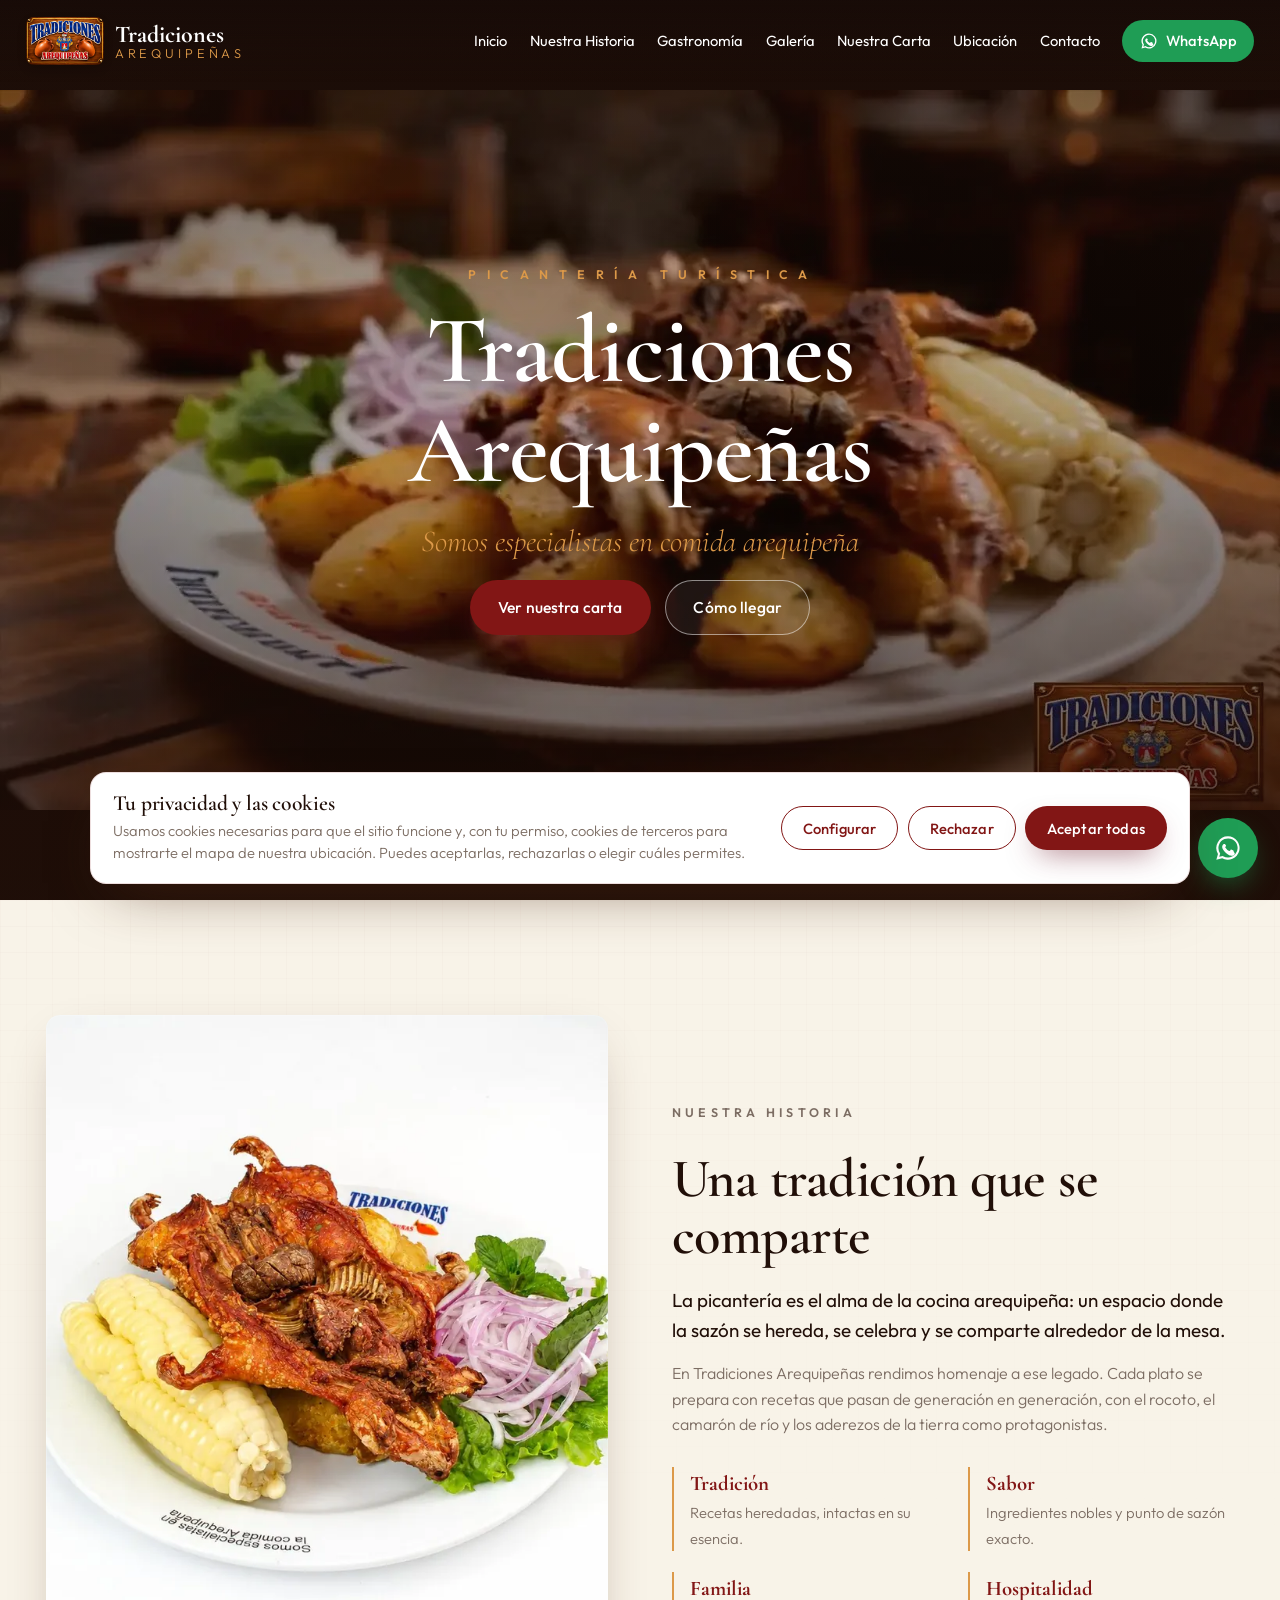
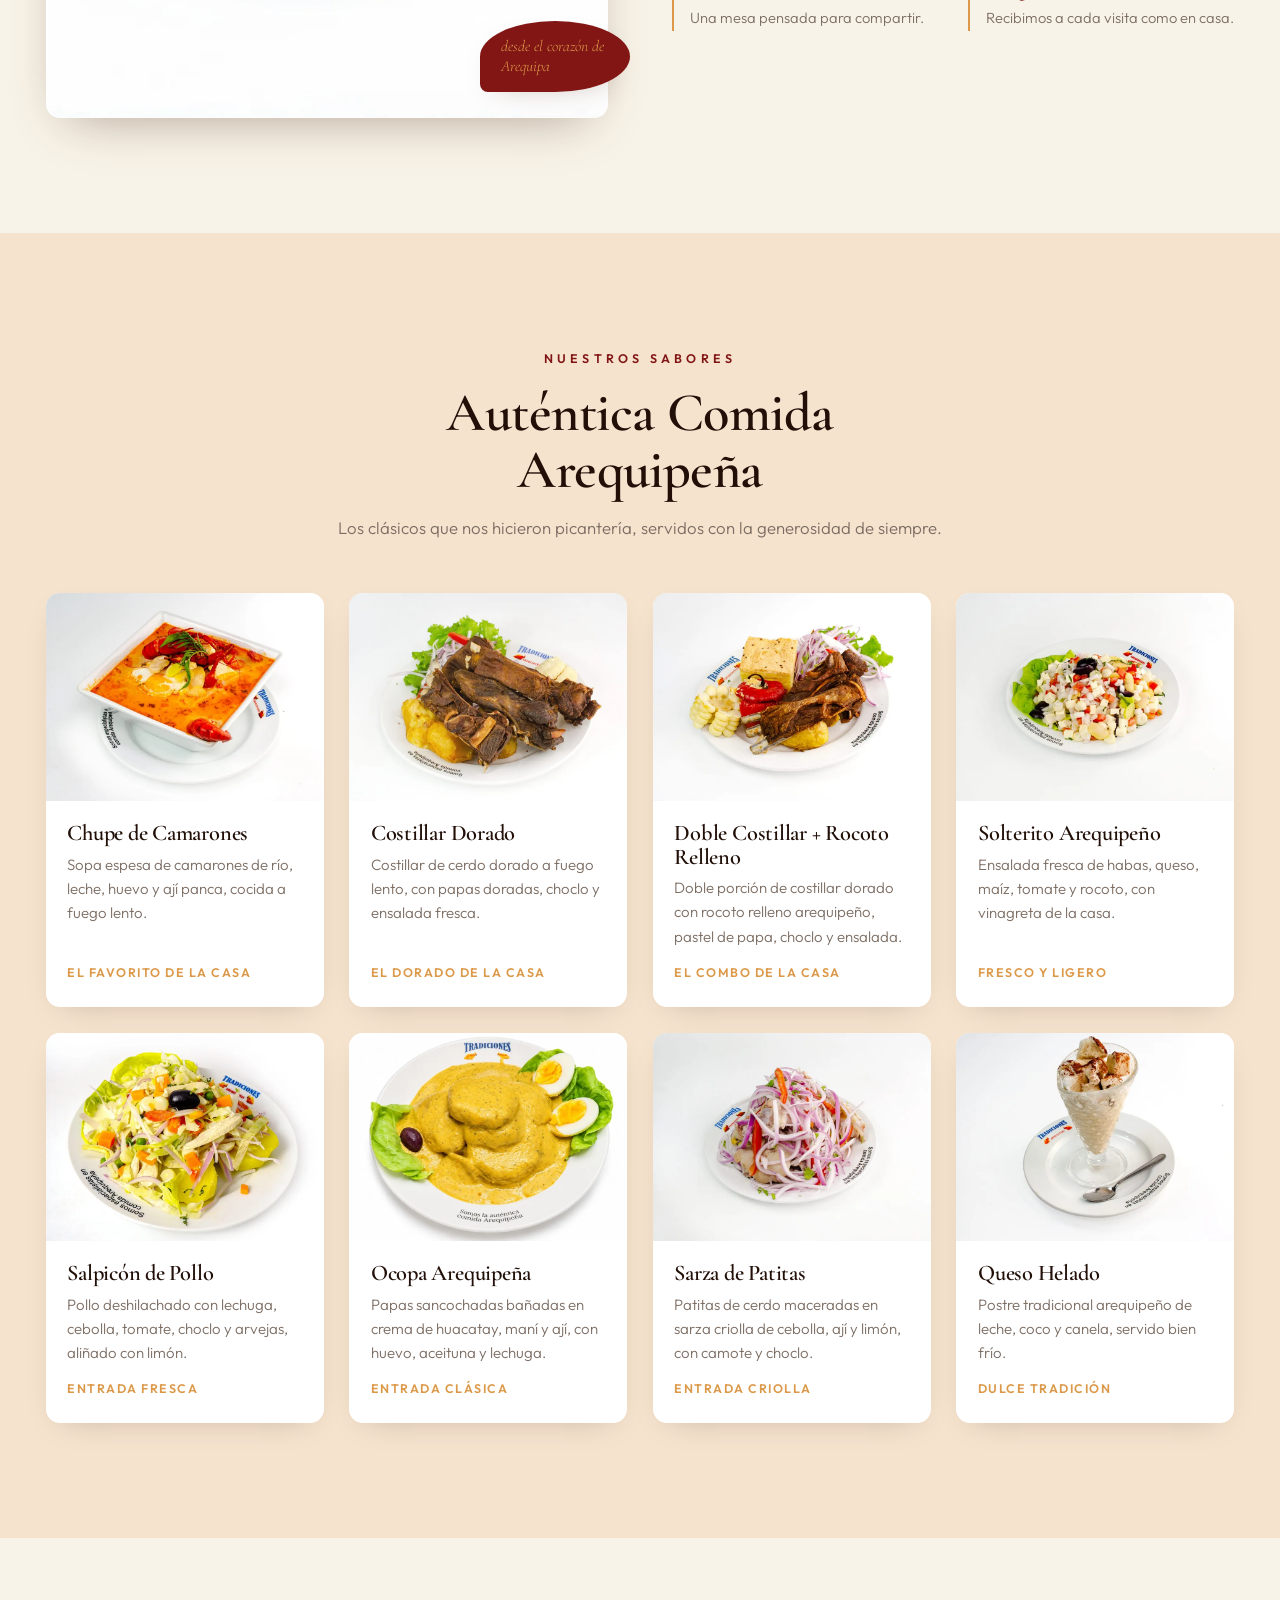
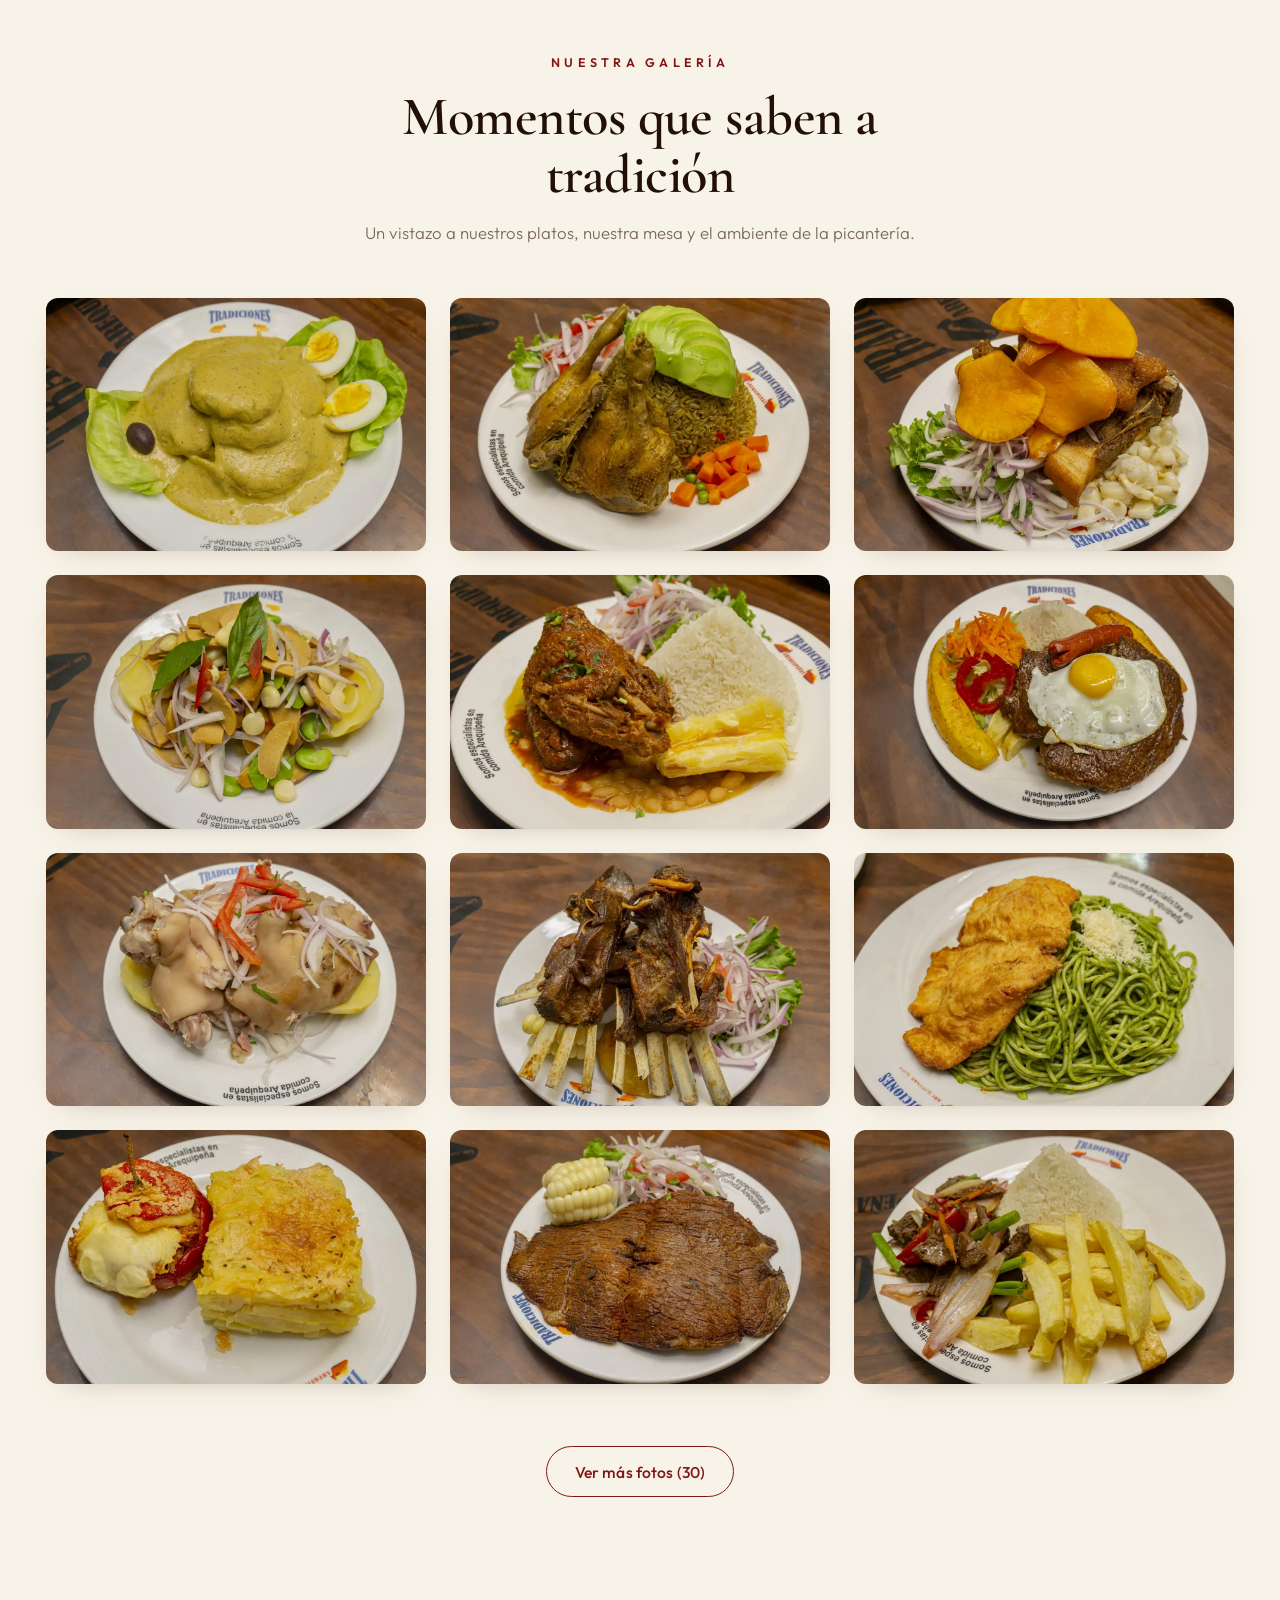
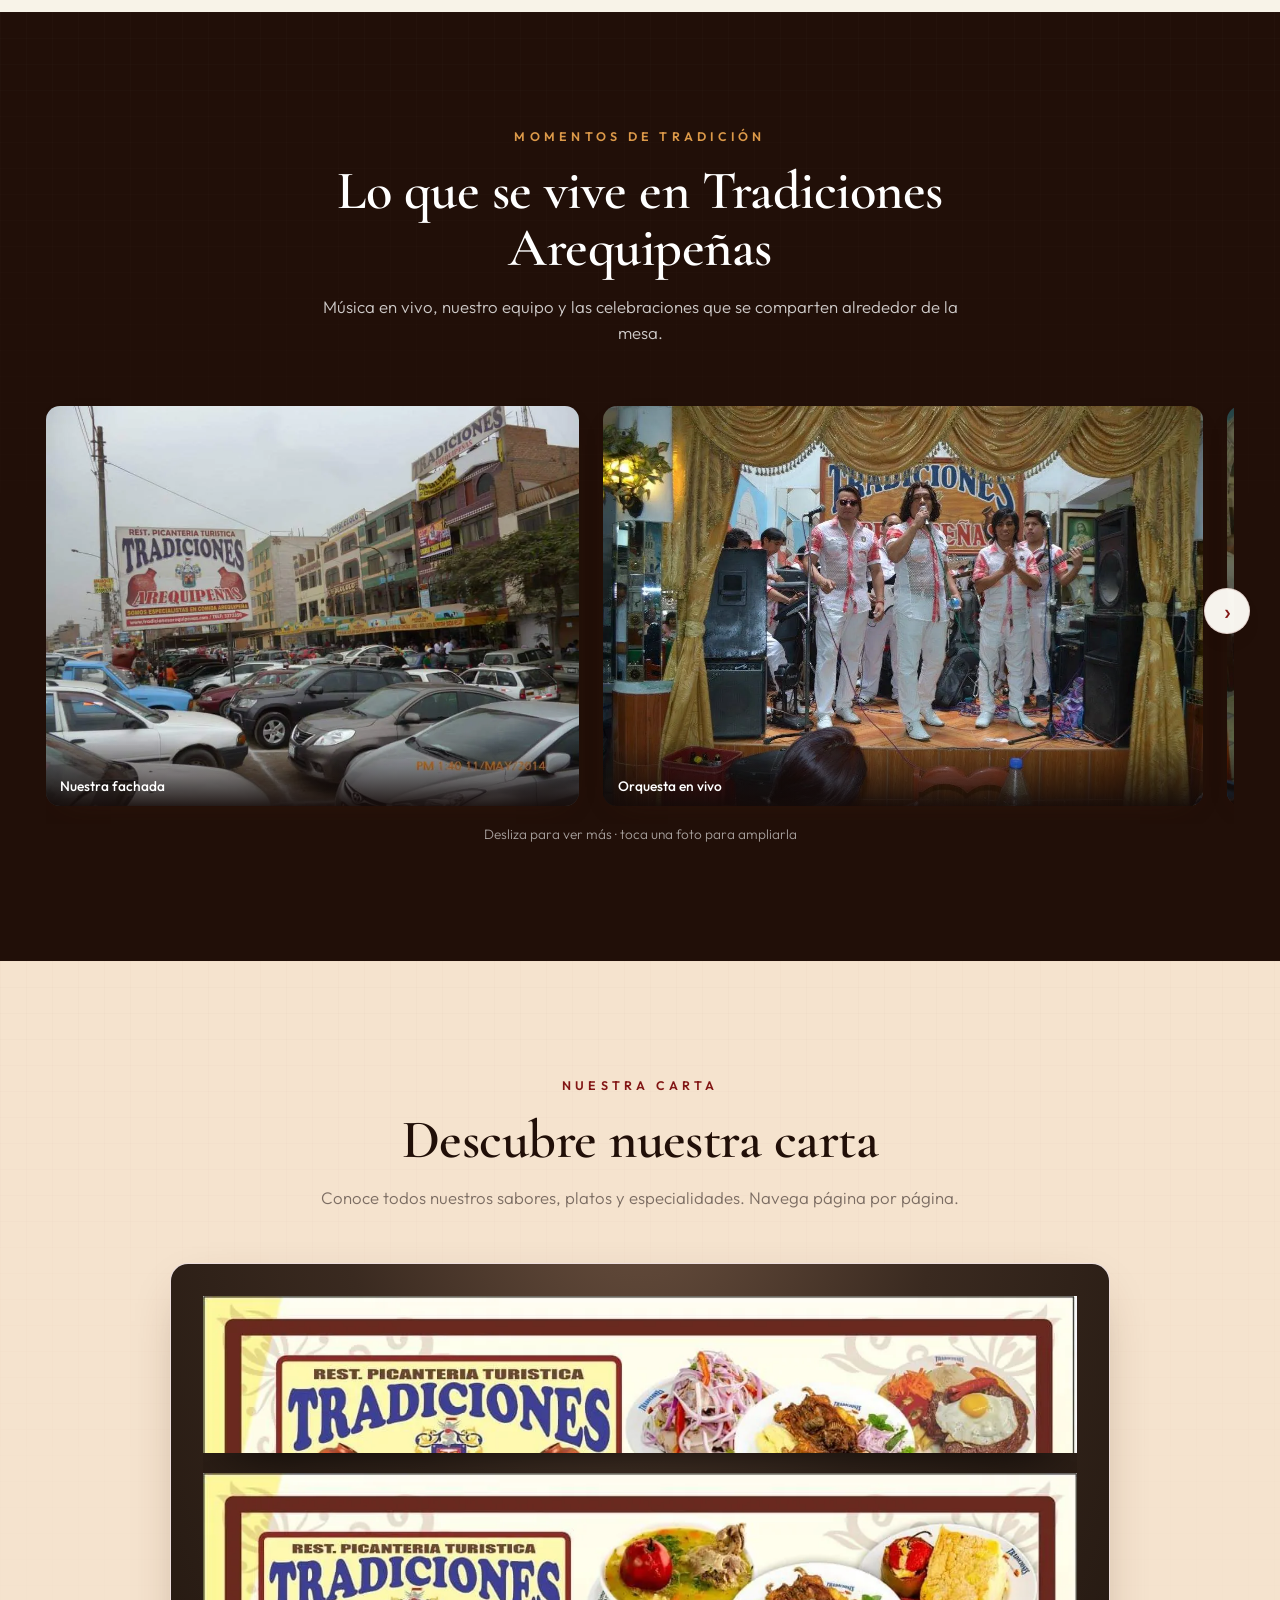
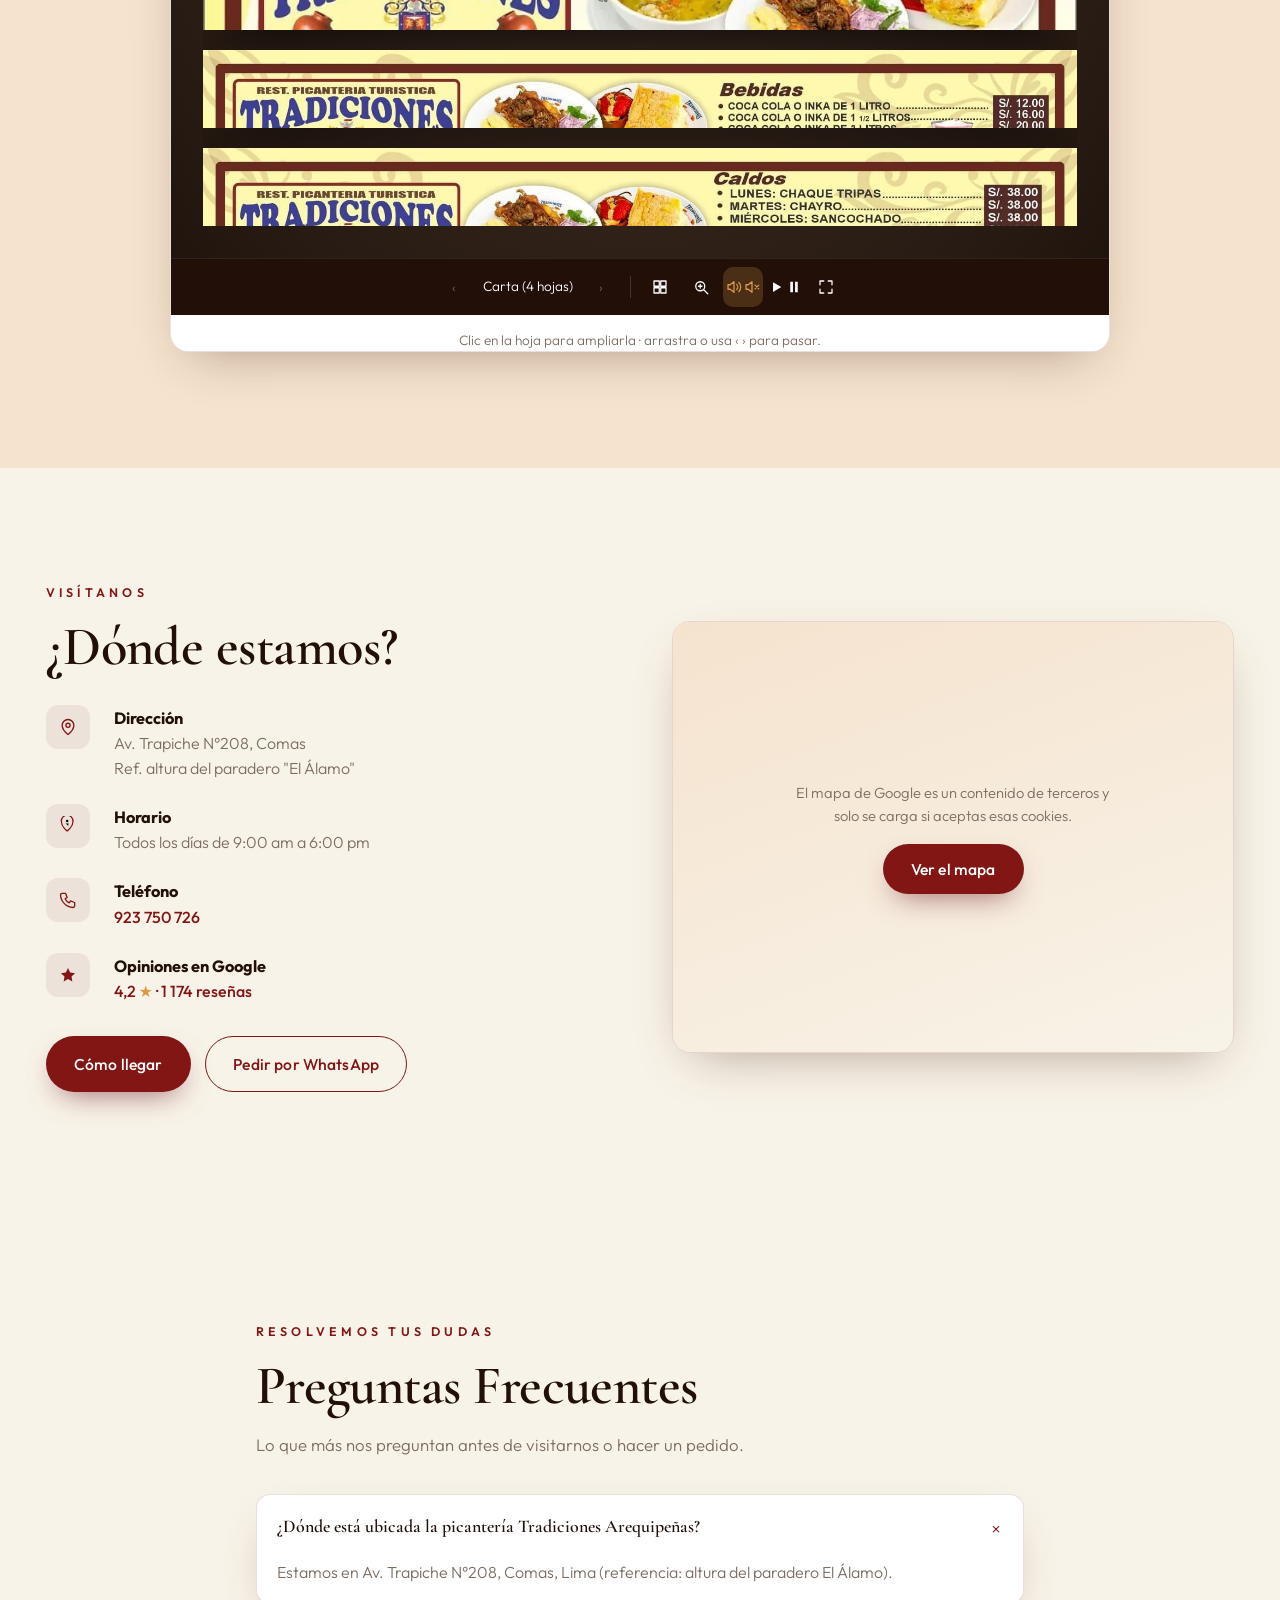
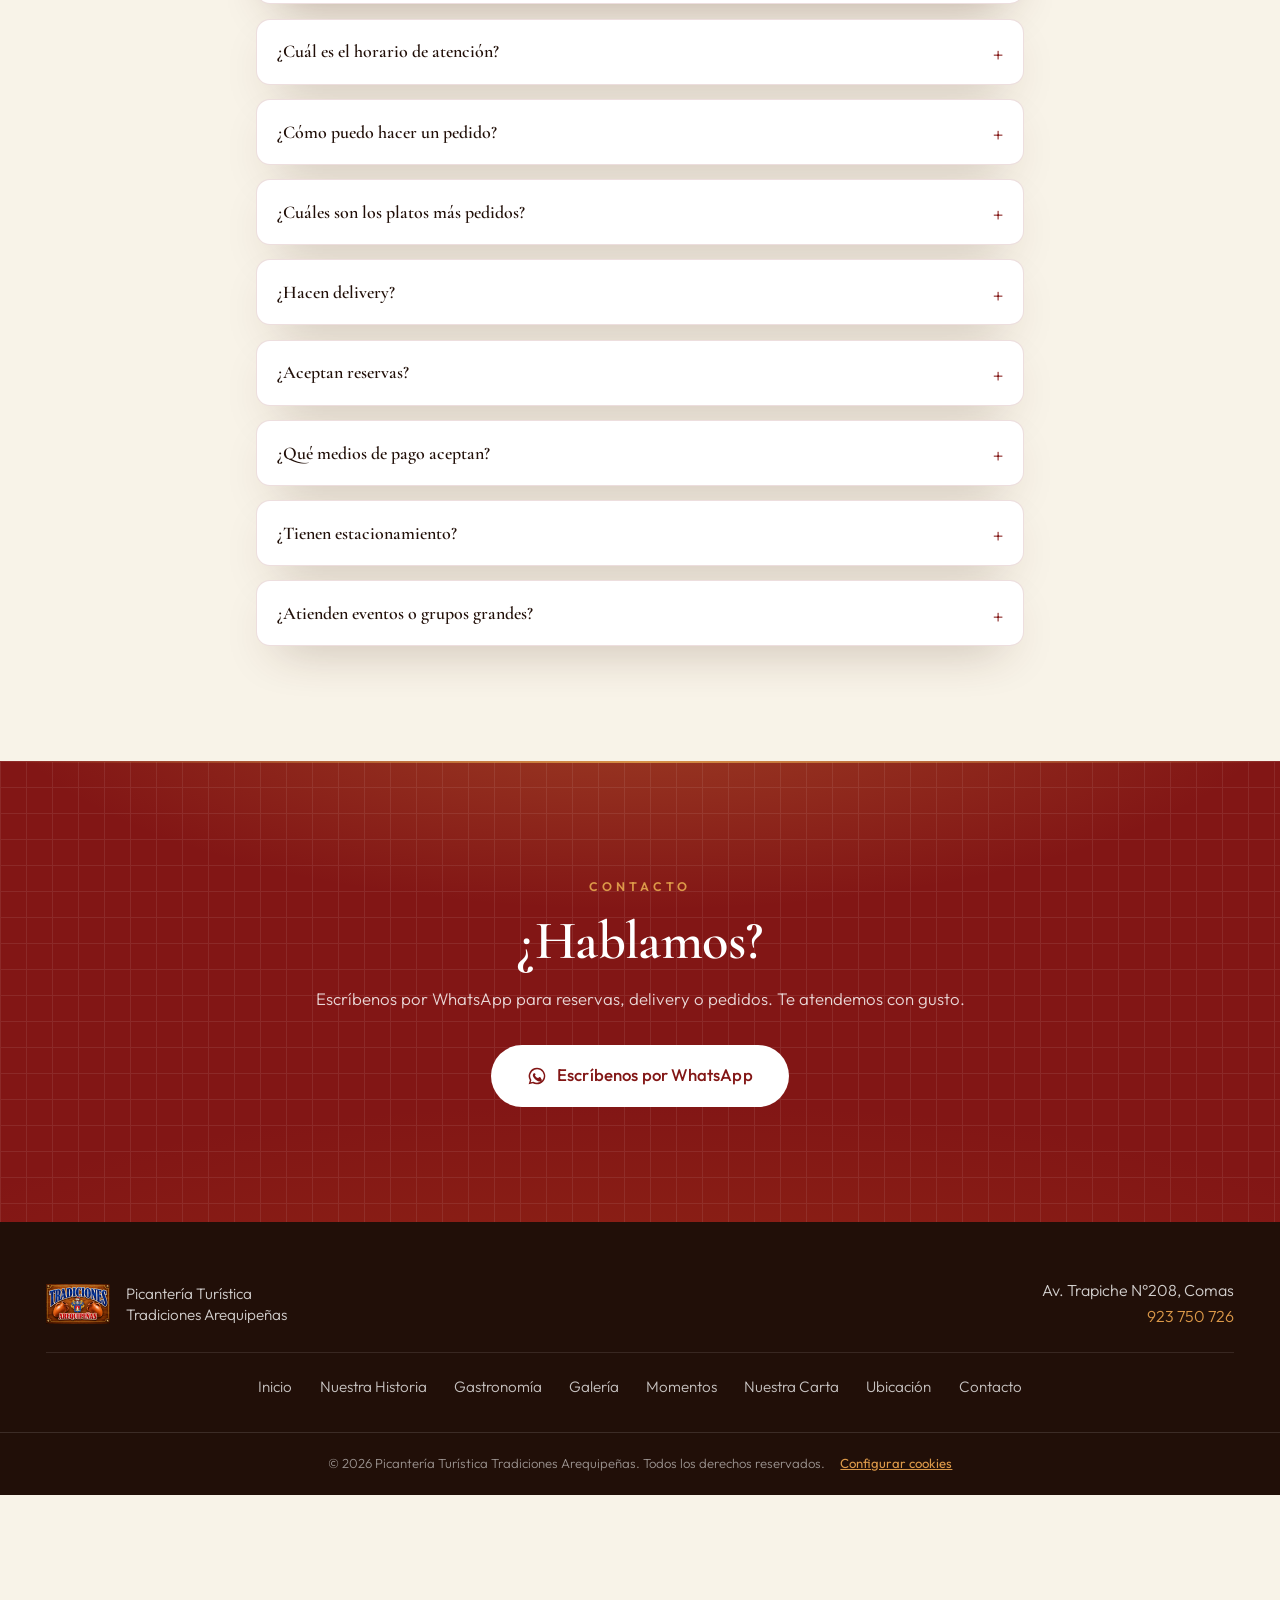
==== commit eb39c7b7: "Rendimiento: todas las imagenes a WebP y redimensionadas al uso real" ====
--- a/index.html
+++ b/index.html
@@ -30,18 +30,18 @@
 <!-- Fuentes -->
 <link rel="preconnect" href="https://fonts.googleapis.com" />
 <link rel="preconnect" href="https://fonts.gstatic.com" crossorigin />
-<link rel="preload" as="image" href="hero-poster.jpg" fetchpriority="high" />
+<link rel="preload" as="image" href="hero-poster.webp" fetchpriority="high" />
 <link href="https://fonts.googleapis.com/css2?family=Cormorant+Garamond:ital,wght@0,500;0,600;0,700;1,500&family=Outfit:wght@300;400;500;600&display=swap" rel="stylesheet" media="print" onload="this.media='all'" />
 <noscript><link href="https://fonts.googleapis.com/css2?family=Cormorant+Garamond:ital,wght@0,500;0,600;0,700;1,500&family=Outfit:wght@300;400;500;600&display=swap" rel="stylesheet" /></noscript>
 
-<link rel="stylesheet" href="css/styles.css?v=51" />
+<link rel="stylesheet" href="css/styles.css?v=52" />
 
 <script type="application/ld+json">
 {
   "@context": "https://schema.org",
   "@type": "Restaurant",
   "name": "Picantería Turística Tradiciones Arequipeñas",
-  "image": "https://tradicionesaqp.com/images/plat8.png",
+  "image": "https://tradicionesaqp.com/images/plat8.webp",
   "servesCuisine": ["Arequipeña", "Peruana", "Criolla"],
   "telephone": "+51 923 750 726",
   "url": "https://tradicionesaqp.com",
@@ -180,8 +180,8 @@
 <!-- ============ HERO ============ -->
 <section class="hero" id="inicio">
   <div class="hero-media">
-          <img class="hero-poster" src="hero-poster.jpg" alt="Ambiente y platos de la picantería Tradiciones Arequipeñas" width="1280" height="720" fetchpriority="high" />
-      <video id="hero-video" muted loop playsinline preload="none" poster="images/plat18.png" width="1280" height="720">
+          <img class="hero-poster" src="hero-poster.webp" alt="Ambiente y platos de la picantería Tradiciones Arequipeñas" width="1280" height="720" fetchpriority="high" />
+      <video id="hero-video" muted loop playsinline preload="none" poster="images/plat18.webp" width="1280" height="720">
       <source src="tradiciones_aqp.mp4" type="video/mp4" />
     </video>
     <div class="hero-scrim" aria-hidden="true"></div>
@@ -209,7 +209,7 @@
   <div class="container grid-2 historia-grid">
     <div class="historia-media reveal">
       <figure class="media-frame">
-        <img src="cuy_real.jpeg" width="1200" height="1200" alt="Cuy chactado, plato típico arequipeño" loading="lazy" />
+        <img src="cuy_real.webp" width="1200" height="1200" alt="Cuy chactado, plato típico arequipeño" loading="lazy" />
       </figure>
       <div class="seal" aria-hidden="true">desde el corazón de Arequipa</div>
     </div>
@@ -240,7 +240,7 @@
 
     <div class="platos-grid">
       <article class="plato-card reveal">
-        <figure><img src="images/3plat.png" width="1200" height="1200" alt="Chupe de camarones" loading="lazy" /></figure>
+        <figure><img src="images/3plat.webp" width="1200" height="1200" alt="Chupe de camarones" loading="lazy" /></figure>
         <div class="plato-body">
           <h3>Chupe de Camarones</h3>
           <p>Sopa espesa de camarones de río, leche, huevo y ají panca, cocida a fuego lento.</p>
@@ -248,7 +248,7 @@
         </div>
       </article>
       <article class="plato-card reveal">
-        <figure><img src="images/plat8.png" width="1200" height="1200" alt="Costillar dorado con papas doradas, choclo y ensalada" loading="lazy" /></figure>
+        <figure><img src="images/plat8.webp" width="1200" height="1200" alt="Costillar dorado con papas doradas, choclo y ensalada" loading="lazy" /></figure>
         <div class="plato-body">
           <h3>Costillar Dorado</h3>
           <p>Costillar de cerdo dorado a fuego lento, con papas doradas, choclo y ensalada fresca.</p>
@@ -256,7 +256,7 @@
         </div>
       </article>
       <article class="plato-card reveal">
-        <figure><img src="images/plat12.png" width="1200" height="1200" alt="Doble costillar con rocoto relleno, pastel de papa y choclo" loading="lazy" /></figure>
+        <figure><img src="images/plat12.webp" width="1200" height="1200" alt="Doble costillar con rocoto relleno, pastel de papa y choclo" loading="lazy" /></figure>
         <div class="plato-body">
           <h3>Doble Costillar + Rocoto Relleno</h3>
           <p>Doble porción de costillar dorado con rocoto relleno arequipeño, pastel de papa, choclo y ensalada.</p>
@@ -264,7 +264,7 @@
         </div>
       </article>
       <article class="plato-card reveal">
-        <figure><img src="images/plat11.png" width="1200" height="1200" alt="Solterito arequipeño" loading="lazy" /></figure>
+        <figure><img src="images/plat11.webp" width="1200" height="1200" alt="Solterito arequipeño" loading="lazy" /></figure>
         <div class="plato-body">
           <h3>Solterito Arequipeño</h3>
           <p>Ensalada fresca de habas, queso, maíz, tomate y rocoto, con vinagreta de la casa.</p>
@@ -272,7 +272,7 @@
         </div>
       </article>
       <article class="plato-card reveal">
-        <figure><img src="images/plat18.png" width="1200" height="1200" alt="Salpicón de pollo con lechuga, cebolla, tomate y choclo" loading="lazy" /></figure>
+        <figure><img src="images/plat18.webp" width="1200" height="1200" alt="Salpicón de pollo con lechuga, cebolla, tomate y choclo" loading="lazy" /></figure>
         <div class="plato-body">
           <h3>Salpicón de Pollo</h3>
           <p>Pollo deshilachado con lechuga, cebolla, tomate, choclo y arvejas, aliñado con limón.</p>
@@ -280,7 +280,7 @@
         </div>
       </article>
       <article class="plato-card reveal">
-        <figure><img src="images/huancaina.png" width="1200" height="900" alt="Ocopa arequipeña con huevo, aceituna y lechuga" loading="lazy" /></figure>
+        <figure><img src="images/huancaina.webp" width="1200" height="900" alt="Ocopa arequipeña con huevo, aceituna y lechuga" loading="lazy" /></figure>
         <div class="plato-body">
           <h3>Ocopa Arequipeña</h3>
           <p>Papas sancochadas bañadas en crema de huacatay, maní y ají, con huevo, aceituna y lechuga.</p>
@@ -288,7 +288,7 @@
         </div>
       </article>
       <article class="plato-card reveal">
-        <figure><img src="images/plat10.png" width="1200" height="1200" alt="Sarza de patitas" loading="lazy" /></figure>
+        <figure><img src="images/plat10.webp" width="1200" height="1200" alt="Sarza de patitas" loading="lazy" /></figure>
         <div class="plato-body">
           <h3>Sarza de Patitas</h3>
           <p>Patitas de cerdo maceradas en sarza criolla de cebolla, ají y limón, con camote y choclo.</p>
@@ -296,7 +296,7 @@
         </div>
       </article>
       <article class="plato-card reveal">
-        <figure><img src="images/2-queso.png" width="1200" height="1200" alt="Queso helado" loading="lazy" /></figure>
+        <figure><img src="images/2-queso.webp" width="1200" height="1200" alt="Queso helado" loading="lazy" /></figure>
         <div class="plato-body">
           <h3>Queso Helado</h3>
           <p>Postre tradicional arequipeño de leche, coco y canela, servido bien frío.</p>
@@ -355,16 +355,16 @@
       <div class="carta-stage" id="carta-stage">
         <div class="carta-flip" id="carta-flip">
           <div class="carta-page">
-            <img src="carta_1.jpeg" width="1135" height="1600" alt="Carta Tradiciones Arequipeñas: almuerzo arequipeño de lunes a sábado, caldos del día, entradas y platos de fondo" />
+            <img src="carta_1.webp" width="1135" height="1600" alt="Carta Tradiciones Arequipeñas: almuerzo arequipeño de lunes a sábado, caldos del día, entradas y platos de fondo" />
           </div>
           <div class="carta-page">
-            <img src="carta_2.jpeg" width="1131" height="1600" alt="Carta Tradiciones Arequipeñas: segunda hoja del menú" loading="lazy" />
+            <img src="carta_2.webp" width="1131" height="1600" alt="Carta Tradiciones Arequipeñas: segunda hoja del menú" loading="lazy" />
           </div>
           <div class="carta-page">
-            <img src="carta_3.jpeg" width="1600" height="1131" alt="Carta general: pescados y mariscos, bebidas, camarones, adicionales y postre arequipeño" loading="lazy" />
+            <img src="carta_3.webp" width="1600" height="1131" alt="Carta general: pescados y mariscos, bebidas, camarones, adicionales y postre arequipeño" loading="lazy" />
           </div>
           <div class="carta-page">
-            <img src="carta_4.jpeg" width="1600" height="1131" alt="Carta Tradiciones Arequipeñas: cuarta hoja del menú" loading="lazy" />
+            <img src="carta_4.webp" width="1600" height="1131" alt="Carta Tradiciones Arequipeñas: cuarta hoja del menú" loading="lazy" />
           </div>
         </div>
       </div>
@@ -603,6 +603,6 @@
 </div>
 
 <script defer src="https://cdn.jsdelivr.net/npm/page-flip@2.0.7/dist/js/page-flip.browser.js"></script>
-<script defer src="js/main.js?v=51"></script>
+<script defer src="js/main.js?v=52"></script>
 </body>
 </html>
